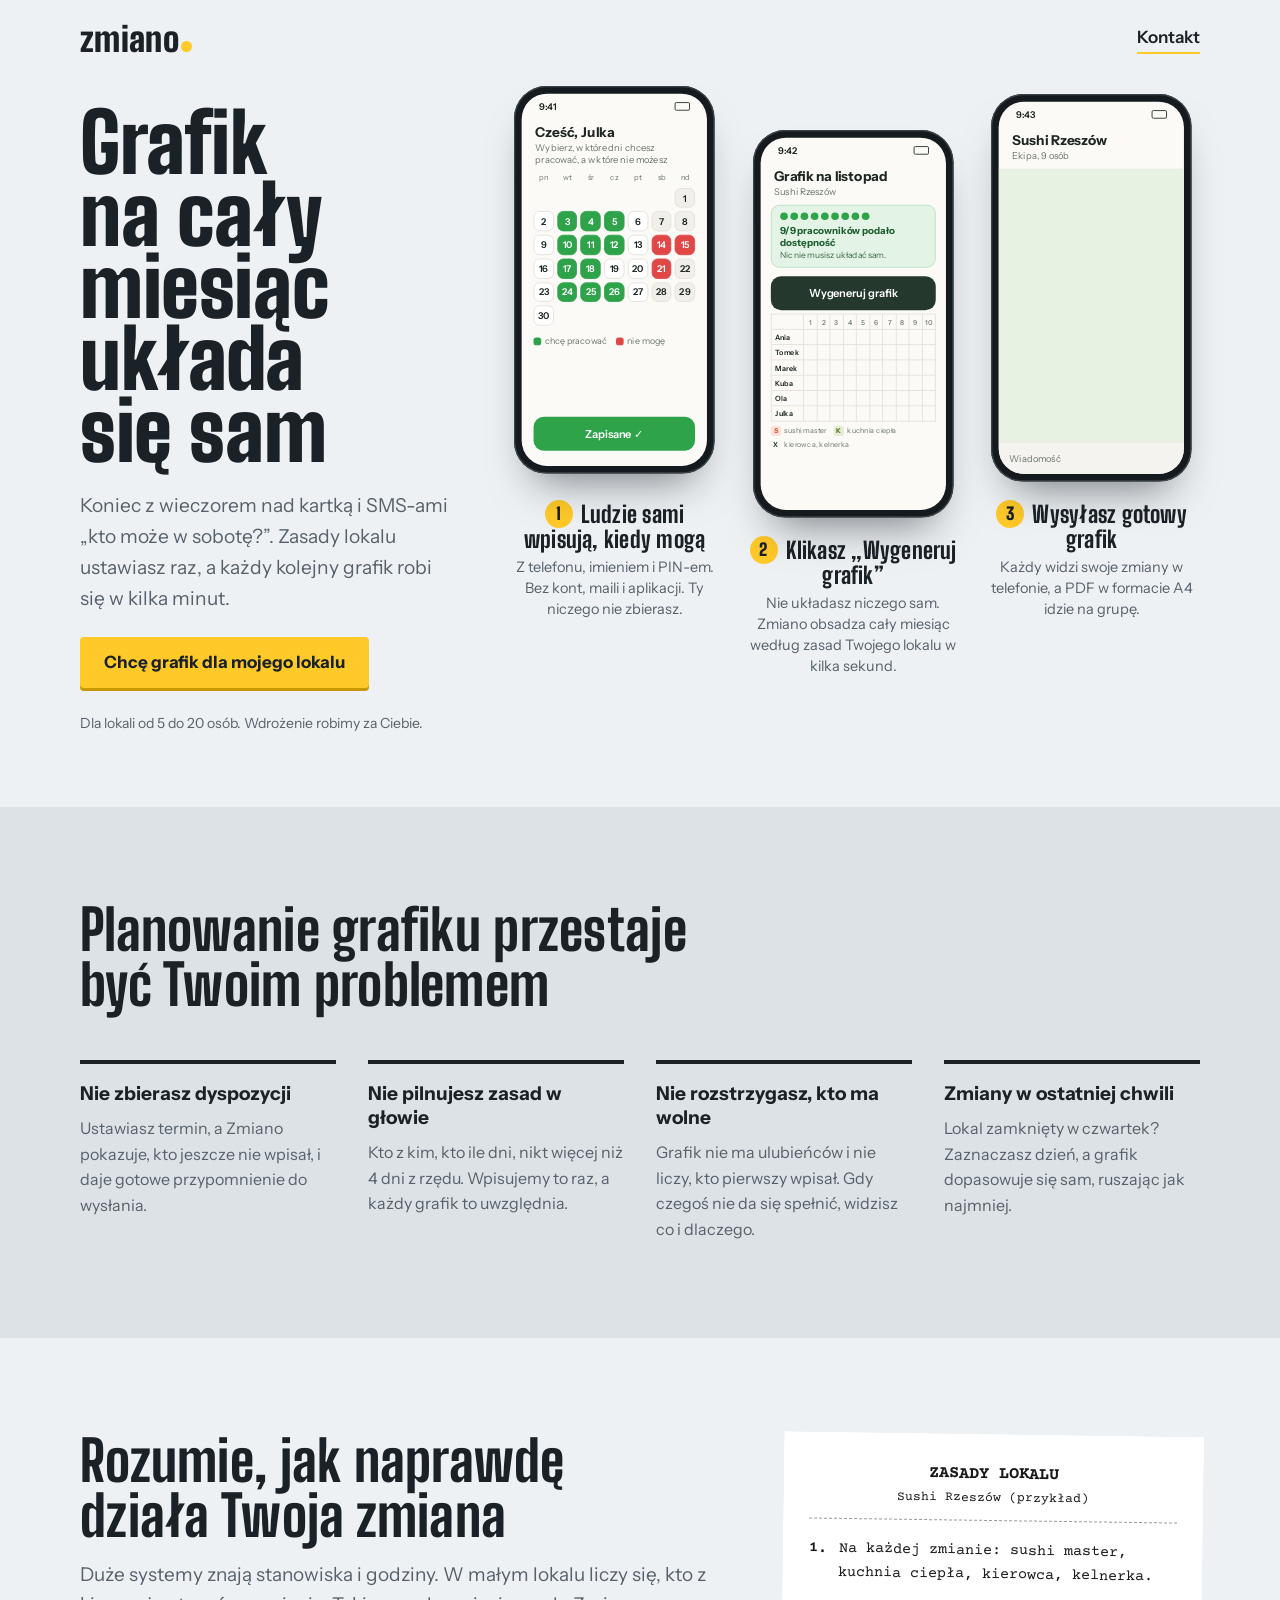
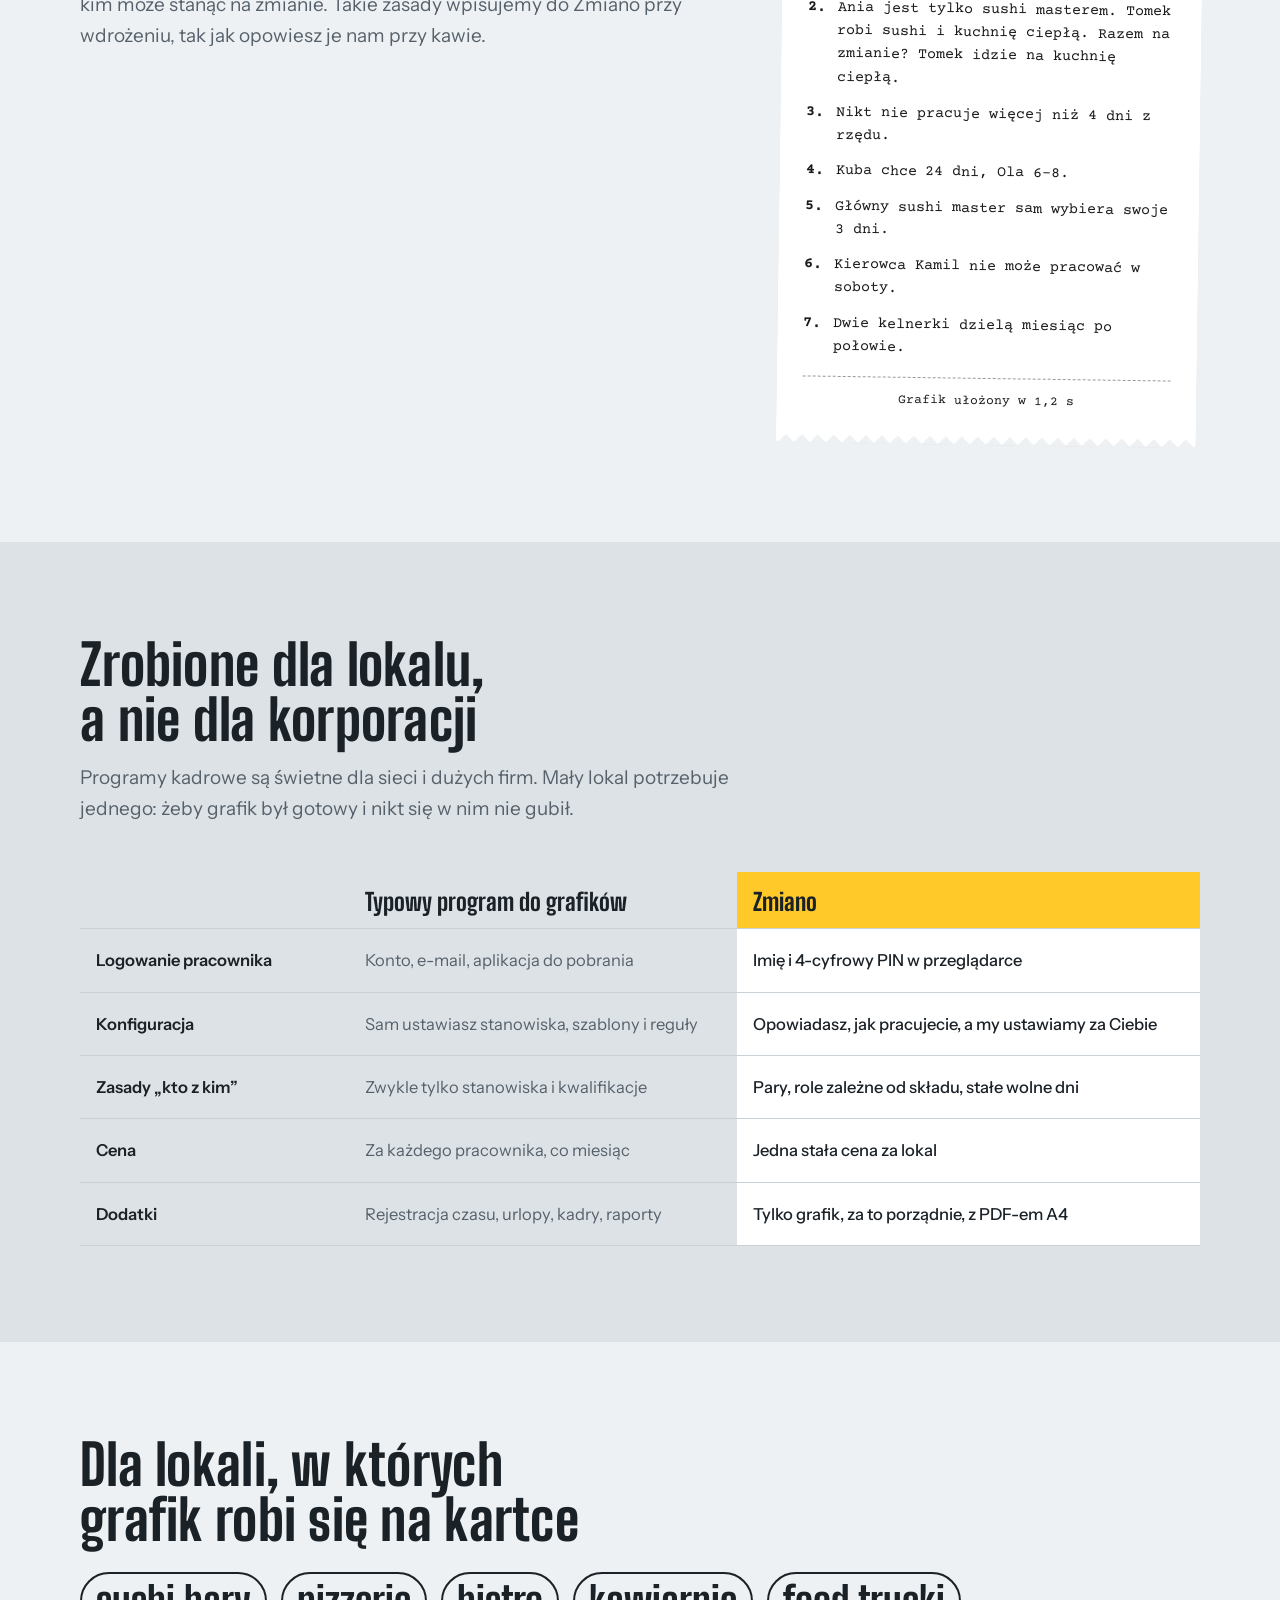
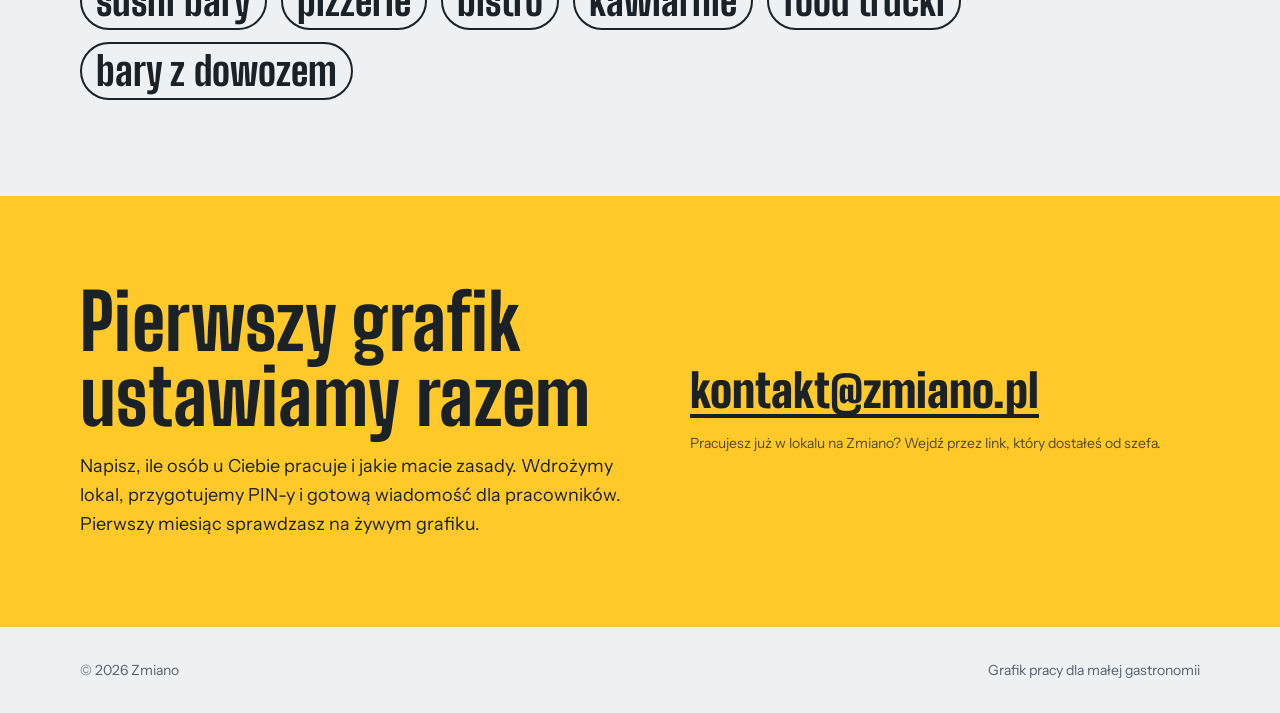
==== index.html @ 51ddf8ab "Telefon szefa: komunikat 9/9 pracowników i przycisk „Wygeneruj grafik” Co-Authored-By: Claude Opus 5" ====
<!doctype html>
<html lang="pl">
<head>
<meta charset="utf-8">
<meta name="viewport" content="width=device-width,initial-scale=1,viewport-fit=cover">
<title>Zmiano – grafik pracy, który układa się sam</title>
<meta name="description" content="Pracownicy wpisują z telefonu, kiedy mogą pracować. Ty klikasz „Wygeneruj grafik”. Gotowy grafik na cały miesiąc trafia do ekipy jako PDF. Dla małej gastronomii.">
<link rel="preconnect" href="https://fonts.googleapis.com">
<link rel="preconnect" href="https://fonts.gstatic.com" crossorigin>
<link rel="stylesheet" href="https://fonts.googleapis.com/css2?family=Big+Shoulders+Display:wght@700;800;900&family=Instrument+Sans:wght@400;500;600;700&family=Courier+Prime:wght@400;700&display=swap">
<style>
/*
  Koncepcja: stal kuchenna. Szyna na bony przecina hero, na niej wiszą trzy telefony = trzy kroki.
  Kolory: stal, atrament, papier bonu, żółta taśma; kolorowe kropki dni tygodnia (jak etykiety „day dots”) tylko w ekranach.
*/
:root{
  --bg:#eef1f3; --band:#dde2e6; --ink:#1a2127; --muted:#56616b; --paper:#ffffff; --line:#c9d0d6;
  --tape:#ffc929; --tape-ink:#1a2127;
  --f-display:"Big Shoulders Display","Arial Narrow",Impact,sans-serif;
  --f-body:"Instrument Sans",system-ui,-apple-system,sans-serif;
  --f-ticket:"Courier Prime","Courier New",monospace;
  /* ekrany telefonów to „zrzuty” aplikacji – zawsze jasne */
  --scr:#fbfaf7; --scr-ink:#1d2621; --scr-muted:#6b756f; --scr-line:#e3e0d8;
  --s-bg:#fbe3dc; --s-fg:#d24f31; --k-bg:#e5ecd6; --k-fg:#56762a; --x-fg:#24382d;
  --want:#2fa34a; --no:#e04848; --chat:#e7f2e3;
}
@media (prefers-color-scheme:dark){:root{
  --bg:#15191d; --band:#1d2328; --ink:#eef1f3; --muted:#9ba6af; --paper:#232a30; --line:#323b42;
  color-scheme:dark}}
*{box-sizing:border-box}
html{-webkit-text-size-adjust:100%}
body{margin:0;background:var(--bg);color:var(--ink);font:17px/1.6 var(--f-body)}
a{color:inherit}
.in{max-width:1160px;margin:0 auto;padding-left:max(20px,env(safe-area-inset-left));padding-right:max(20px,env(safe-area-inset-right))}
h1,h2,h3,p{margin:0}
h2{font:800 clamp(36px,4.6vw,56px)/.98 var(--f-display);letter-spacing:.005em;text-wrap:balance}
h3{font:700 19px/1.25 var(--f-body)}
.btn{display:inline-flex;align-items:center;font:700 17px/1 var(--f-body);text-decoration:none;padding:17px 24px;border-radius:4px;background:var(--tape);color:var(--tape-ink);box-shadow:0 3px 0 #c99a00;transition:transform .12s,box-shadow .12s}
.btn:hover{transform:translateY(1px);box-shadow:0 2px 0 #c99a00}
.btn:active{transform:translateY(3px);box-shadow:none}
.btn:focus-visible,a:focus-visible{outline:3px solid var(--ink);outline-offset:3px}

/* ---------- nagłówek ---------- */
nav .in{display:flex;justify-content:space-between;align-items:center;padding-block:22px}
.logo{font:900 34px/1 var(--f-display);text-decoration:none;letter-spacing:.01em}
.logo i{font-style:normal;display:inline-block;width:.32em;height:.32em;border-radius:50%;background:var(--tape);margin-left:2px;vertical-align:baseline}
nav a.k{font-weight:600;text-decoration:none;border-bottom:2px solid var(--tape)}

.hero{padding-block:16px 72px}
.hero-grid{display:grid;grid-template-columns:minmax(0,1fr) auto;gap:40px 56px;align-items:start}
.hero-copy{padding-top:12px}
.hero-copy{display:flex;flex-direction:column;gap:24px;min-width:0}
.hero h1{font:900 clamp(50px,min(6.4vw,11.5vh),100px)/.88 var(--f-display);letter-spacing:-.005em;text-wrap:balance}
.hero-copy>p{font-size:clamp(18px,1.5vw,20px);color:var(--muted);max-width:40ch}
.hero-copy .note{font-size:14px;color:var(--muted)}

/* ---------- trzy telefony = trzy kroki ---------- */
.phones{--sc:.8;list-style:none;margin:0;padding:0;display:grid;grid-template-columns:repeat(3,auto);gap:22px;counter-reset:krok;align-items:start}
.step{display:flex;flex-direction:column;align-items:center;gap:18px}
.step:nth-child(2){margin-top:36px}
/* telefon rysowany w stałym rozmiarze 236 px i skalowany całością */
.pw{flex:none;width:calc(236px * var(--sc));height:calc(236px * 17.4 / 9 * var(--sc));transition:transform .45s cubic-bezier(.3,1.4,.5,1)}
.phone{width:236px;aspect-ratio:9/17.4;border-radius:38px;background:#151a1e;padding:9px;box-shadow:0 30px 50px -24px rgba(10,20,30,.55),inset 0 0 0 1.5px #3b444b;transform-origin:0 0;transform:scale(var(--sc))}
.step.on .pw{transform:translateY(-8px)}
.scr{height:100%;border-radius:30px;background:var(--scr);color:var(--scr-ink);overflow:hidden;display:flex;flex-direction:column;font-size:12px;line-height:1.3;position:relative}
.scr .bar{height:30px;flex:none;display:flex;justify-content:space-between;align-items:center;padding:0 20px;font:600 11px var(--f-body)}
.scr .bar::after{content:"";width:16px;height:8px;border:1.5px solid currentColor;border-radius:2px}
.scr>*{flex:none}
.scr .hd{padding:6px 16px 8px;display:flex;flex-direction:column;gap:2px}
.scr .hd b{font:700 16px/1.15 var(--f-body)}
.scr .hd span{color:var(--scr-muted);font-size:11px}
.cap{text-align:center;width:calc(236px * var(--sc) + 16px);display:flex;flex-direction:column;gap:6px}
.cap h3{font:800 23px/1.02 var(--f-display);letter-spacing:.01em}
.cap h3::before{counter-increment:krok;content:counter(krok);display:inline-grid;place-items:center;width:28px;height:28px;margin-right:8px;border-radius:50%;background:var(--tape);color:var(--tape-ink);font:900 17px/1 var(--f-display);vertical-align:2px}
.cap p{color:var(--muted);font-size:14.5px;line-height:1.45}

/* ekran 1: kalendarz pracownika */
.mcal{display:grid;grid-template-columns:repeat(7,1fr);gap:4px;padding:0 14px}
.mcal i{font-style:normal;text-align:center;font-size:9px;color:var(--scr-muted);padding-bottom:2px}
.mcal b{aspect-ratio:1;display:grid;place-items:center;font:600 11px var(--f-body);border-radius:7px;background:#fff;border:1px solid var(--scr-line);transition:background .25s,color .25s,border-color .25s,transform .25s}
.mcal b.we{background:#f1efe9}
.pin-row{margin:12px 14px 0;display:flex;gap:10px;font-size:10.5px;color:var(--scr-muted)}
.pin-row s{text-decoration:none;display:inline-block;width:9px;height:9px;border-radius:3px;vertical-align:-1px;margin-right:4px}
.mbtn{margin:auto 14px 18px;height:40px;border-radius:12px;background:#24382d;color:#fff;display:grid;place-items:center;font:600 13px var(--f-body);position:relative;transition:background .3s}
.mbtn span{transition:opacity .2s}
.mbtn .done{position:absolute;opacity:0}

/* ekran 2: szef układa grafik */
.mgrid{margin:4px 12px 0;display:grid;grid-template-columns:38px repeat(10,1fr);border-top:1px solid var(--scr-line);border-left:1px solid var(--scr-line)}
.mgrid > *{height:18px;border-right:1px solid var(--scr-line);border-bottom:1px solid var(--scr-line);display:grid;place-items:center;font:700 9px var(--f-body);transition:background .2s,color .2s}
.mgrid .n{justify-content:start;padding-left:4px;font-weight:600;font-size:8.5px;place-items:center start}
.mgrid .h{font-weight:500;color:var(--scr-muted);font-size:8px}
.mgrid .c{color:transparent}
.mready{margin:0 12px;padding:8px 10px;border-radius:10px;background:#e3f3e6;border:1px solid #b9dfc1;display:flex;flex-direction:column;gap:1px}
.mready .dots{display:flex;gap:3px;margin-bottom:4px}
.mready .dots i{width:9px;height:9px;border-radius:50%;background:var(--want)}
.mready b{font:700 11.5px/1.25 var(--f-body);color:#1d5e2e}
.mready span{font-size:10px;color:#3c6b47}
.mgo{margin:10px 12px 0;height:40px;border-radius:12px;background:#24382d;color:#fff;display:grid;place-items:center;font:600 13px var(--f-body);transition:transform .15s,background .3s}
.mleg{margin:5px 12px 0;display:flex;flex-wrap:wrap;gap:4px 8px;font-size:8.5px;color:var(--scr-muted)}
.mleg b{display:inline-grid;place-items:center;width:12px;height:12px;border-radius:3px;font-size:8px;color:var(--x-fg);margin-right:2px}
.mleg .ls{background:var(--s-bg);color:var(--s-fg)}.mleg .lk{background:var(--k-bg);color:var(--k-fg)}
.mstat{margin:8px 12px 0;padding:7px 10px;border-radius:10px;background:#fff;border:1px solid var(--scr-line);display:flex;gap:8px;align-items:center;font-size:11px;opacity:0;transform:translateY(6px);transition:opacity .35s,transform .35s}
.mstat i{font-style:normal;width:18px;height:18px;border-radius:50%;background:var(--want);color:#fff;display:grid;place-items:center;font-size:11px;flex:none}

/* ekran 3: czat ekipy */
.chat{flex:1;background:var(--chat);padding:12px 10px;display:flex;flex-direction:column;gap:8px;justify-content:flex-end}
.msg{max-width:84%;padding:8px 10px;border-radius:12px;background:#fff;box-shadow:0 1px 0 rgba(0,0,0,.06);font-size:11.5px;opacity:0;transform:translateY(10px);transition:opacity .35s,transform .35s}
.msg small{display:block;font-size:9px;color:var(--scr-muted);margin-bottom:2px;font-weight:600}
.msg.me{align-self:flex-end;background:#d7f2c8;border-bottom-right-radius:4px}
.msg.them{border-bottom-left-radius:4px}
.file{display:flex;gap:8px;align-items:center;background:rgba(255,255,255,.7);border-radius:8px;padding:7px;margin-top:5px}
.file i{font-style:normal;width:28px;height:34px;border-radius:4px;background:#e04848;color:#fff;font:700 8px var(--f-body);display:grid;place-items:center;flex:none}
.file b{display:block;font-size:11px}
.file span{font-size:9.5px;color:var(--scr-muted)}
.react{display:inline-block;margin-top:4px;font-size:10px;background:#fff;border-radius:10px;padding:1px 6px;box-shadow:0 1px 2px rgba(0,0,0,.12)}
.mtype{height:38px;flex:none;background:#f4f3ef;border-top:1px solid var(--scr-line);display:flex;align-items:center;padding:0 12px;color:var(--scr-muted);font-size:11px}

/* stan końcowy (bez JS albo przy ograniczonym ruchu) */
.mcal b.want{background:var(--want);border-color:var(--want);color:#fff}
.mcal b.no{background:var(--no);border-color:var(--no);color:#fff}
.mgrid .c.S{background:var(--s-bg);color:var(--s-fg)}
.mgrid .c.K{background:var(--k-bg);color:var(--k-fg)}
.mgrid .c.X{color:var(--x-fg)}
.mbtn{background:#2fa34a}.mbtn .go{opacity:0}.mbtn .done{opacity:1}
.mstat,.msg{opacity:1;transform:none}
/* animacja: JS dodaje .anim do <html>, a .on do aktywnego kroku */
.anim .step:not(.on):not(.done) .mcal b.want,.anim .step:not(.on):not(.done) .mcal b.no{background:#fff;border-color:var(--scr-line);color:inherit}
.anim .step:not(.on):not(.done) .mcal b.we.want,.anim .step:not(.on):not(.done) .mcal b.we.no{background:#f1efe9}
.anim .step:not(.on):not(.done) .mbtn{background:#24382d}
.anim .step:not(.on):not(.done) .mbtn .go{opacity:1}.anim .step:not(.on):not(.done) .mbtn .done{opacity:0}
.anim .step:not(.on):not(.done) .mgrid .c{background:transparent;color:transparent}
.anim .step:not(.on):not(.done) .mstat,.anim .step:not(.on):not(.done) .msg{opacity:0;transform:translateY(10px)}
.anim .step.on .mcal b,.anim .step.on .mgrid .c,.anim .step.on .msg{transition-delay:calc(var(--i,0)*1ms)}
.anim .step.on .mbtn,.anim .step.on .mbtn span{transition-delay:1550ms}
.anim .step.on .mstat{transition-delay:1450ms}
.anim .step.on .mgo{animation:press .5s 150ms}
@keyframes press{40%{transform:scale(.94);background:#3c5546}}

.noanim .phones *{transition:none!important;animation:none!important}

/* ---------- co masz z głowy ---------- */
section{padding-block:96px}
.band{background:var(--band)}
.head{display:flex;flex-direction:column;gap:16px;max-width:720px;margin-bottom:48px}
.head p{color:var(--muted);font-size:19px;max-width:56ch}
.gains{display:grid;grid-template-columns:repeat(4,1fr);gap:32px}
.gains div{display:flex;flex-direction:column;gap:10px;border-top:4px solid var(--ink);padding-top:18px}
.gains p{color:var(--muted);font-size:16px}

/* ---------- zasady jako wydrukowany bon ---------- */
.rules{display:grid;grid-template-columns:1fr 420px;gap:64px;align-items:start}
.ticket{background:#fff;color:#1a1a1a;font:400 15px/1.55 var(--f-ticket);padding:28px 26px 34px;position:relative;box-shadow:0 18px 30px -20px rgba(0,0,0,.4);transform:rotate(.8deg);
  -webkit-mask:conic-gradient(from -45deg at bottom,#0000,#000 1deg 89deg,#0000 90deg) 50%/16px 100%;mask:conic-gradient(from -45deg at bottom,#0000,#000 1deg 89deg,#0000 90deg) 50%/16px 100%}
.ticket .t-h{text-align:center;font-weight:700;font-size:17px;border-bottom:1.5px dashed #999;padding-bottom:12px;margin-bottom:12px}
.ticket .t-h small{display:block;font-weight:400;font-size:13px}
.ticket ol{margin:0;padding:0;list-style:none;counter-reset:r}
.ticket li{display:grid;grid-template-columns:30px 1fr;padding:6px 0}
.ticket li::before{counter-increment:r;content:counter(r) ".";font-weight:700}
.ticket .t-f{border-top:1.5px dashed #999;margin-top:12px;padding-top:12px;text-align:center;font-size:13px}

/* ---------- porównanie ---------- */
.tw{overflow-x:auto}
.compare{width:100%;border-collapse:collapse;font-size:16.5px;min-width:620px}
.compare th,.compare td{text-align:left;padding:18px 16px;border-bottom:1px solid var(--line);vertical-align:top}
.compare thead th{font:800 24px/1 var(--f-display);padding-bottom:14px}
.compare thead th:last-child{background:var(--tape);color:var(--tape-ink)}
.compare td:first-child{font-weight:600;width:24%}
.compare td:nth-child(2){color:var(--muted)}
.compare td:last-child{background:var(--paper);font-weight:500}

/* ---------- dla kogo + kontakt ---------- */
.who{display:flex;flex-wrap:wrap;gap:12px 14px;margin-top:8px}
.who span{font:800 clamp(28px,3.2vw,40px)/1.05 var(--f-display);padding:6px 14px;border:2px solid var(--ink);border-radius:999px}
.contact{background:var(--tape);color:var(--tape-ink);padding-block:88px}
.contact .in{display:grid;grid-template-columns:1.1fr 1fr;gap:48px;align-items:center}
.contact h2{font-size:clamp(44px,6vw,80px)}
.contact p{font-size:18px;max-width:46ch}
.contact .box{display:flex;flex-direction:column;gap:14px;align-items:flex-start}
.contact .mail{font:900 clamp(30px,3.6vw,46px)/1 var(--f-display);word-break:break-all;text-decoration:none;border-bottom:4px solid var(--tape-ink)}
.contact .small{font-size:14px;opacity:.75}
footer{padding-block:32px;font-size:14px;color:var(--muted)}
footer .in{display:flex;justify-content:space-between;flex-wrap:wrap;gap:12px}

/* ---------- telefon / wąskie ekrany ---------- */
/* średnie ekrany: tekst nad telefonami */
@media (max-width:1180px){
  .hero-grid{grid-template-columns:1fr}
  .phones{justify-content:center;gap:28px}
  .phones{--sc:.86}
}
@media (max-width:900px){
  .rules,.contact .in{grid-template-columns:1fr}
  .gains{grid-template-columns:1fr 1fr}
  section{padding-block:64px}
  .rules .ticket{max-width:440px}
  .phones{--sc:.72}.phones{gap:16px}
  .step:nth-child(2){margin-top:0}
}
/* telefon: krok = mały telefon po lewej + opis po prawej */
@media (max-width:720px){
  .hero{padding-bottom:56px}
  .hero h1{font-size:clamp(52px,15vw,76px)}
  .phones{grid-template-columns:1fr;gap:28px;margin-top:8px}
  .step{flex-direction:row;align-items:center;gap:18px}
  .phones{--sc:.6}
  .step.on .pw{transform:none}
  .cap{text-align:left;width:auto;min-width:0}
  .cap h3{font-size:25px}
  .cap h3::before{display:grid;margin:0 0 8px;vertical-align:0}
  .cap p{font-size:15px}
  .gains{grid-template-columns:1fr}
  .rules .ticket{transform:none}
  .compare{min-width:0}
  .compare thead{display:none}
  .compare,.compare tbody,.compare tr,.compare td{display:block;width:100%}
  .compare tr{background:var(--paper);border:1px solid var(--line);border-radius:6px;margin-bottom:12px;overflow:hidden}
  .compare td{border:0;padding:10px 14px}
  .compare td:first-child{width:100%;font:800 22px/1.1 var(--f-display);padding-top:14px}
  .compare td[data-l]::before{content:attr(data-l);display:block;font-size:12px;font-weight:700;color:var(--muted);margin-bottom:2px}
  .compare td:last-child{background:var(--tape);color:var(--tape-ink)}
  .compare td:last-child::before{color:var(--tape-ink);opacity:.7}
  .who span{font-size:24px;padding:4px 12px}
  .contact .mail{font-size:clamp(26px,8vw,36px)}
}
@media (max-width:380px){.phones{--sc:.52}.cap h3{font-size:22px}}
.noop{}
@media (prefers-reduced-motion:reduce){.pw,.btn,.msg,.mstat,.mcal b,.mgrid>*{transition:none!important;animation:none!important}}
</style>
<script>if(!matchMedia("(prefers-reduced-motion: reduce)").matches)document.documentElement.classList.add("anim")</script>
</head>
<body>

<nav><div class="in">
  <a class="logo" href="/" aria-label="Zmiano – strona główna">zmiano<i></i></a>
  <a class="k" href="#kontakt">Kontakt</a>
</div></nav>

<header class="hero"><div class="in hero-grid">
  <div class="hero-copy">
    <h1>Grafik na cały miesiąc układa się sam</h1>
    <p>Koniec z wieczorem nad kartką i SMS-ami „kto może w sobotę?”. Zasady lokalu ustawiasz raz, a każdy kolejny grafik robi się w kilka minut.</p>
      <div><a class="btn" href="#kontakt">Chcę grafik dla mojego lokalu</a></div>
      <span class="note">Dla lokali od 5 do 20 osób. Wdrożenie robimy za Ciebie.</span>
  </div>
  <ol class="phones" id="phones">
        <!-- krok 1 -->
        <li class="step">
          <div class="pw"><div class="phone" aria-hidden="true"><div class="scr">
            <div class="bar">9:41</div>
            <div class="hd"><b>Cześć, Julka</b><span>Wybierz, w które dni chcesz pracować, a w które nie możesz</span></div>
            <div class="mcal" id="mcal"></div>
            <div class="pin-row"><span><s style="background:var(--want)"></s>chcę pracować</span><span><s style="background:var(--no)"></s>nie mogę</span></div>
            <div class="mbtn"><span class="go">Zapisz</span><span class="done">Zapisane ✓</span></div>
          </div></div></div>
          <div class="cap"><h3>Ludzie sami wpisują, kiedy mogą</h3><p>Z telefonu, imieniem i PIN-em. Bez kont, maili i aplikacji. Ty niczego nie zbierasz.</p></div>
        </li>
        <!-- krok 2 -->
        <li class="step">
          <div class="pw"><div class="phone" aria-hidden="true"><div class="scr">
            <div class="bar">9:42</div>
            <div class="hd"><b>Grafik na listopad</b><span>Sushi Rzeszów</span></div>
            <div class="mready"><div class="dots"><i></i><i></i><i></i><i></i><i></i><i></i><i></i><i></i><i></i></div><b>9/9 pracowników podało dostępność</b><span>Nic nie musisz układać sam.</span></div>
            <div class="mgo">Wygeneruj grafik</div>
            <div class="mgrid" id="mgrid"></div>
            <div class="mleg"><span><b class="ls">S</b> sushi master</span><span><b class="lk">K</b> kuchnia ciepła</span><span><b>X</b> kierowca, kelnerka</span></div>
            <div class="mstat"><i>✓</i><span><b>30 z 30 dni obsadzonych</b><br>nikt nie ma więcej niż 4 dni z rzędu</span></div>
          </div></div></div>
          <div class="cap"><h3>Klikasz „Wygeneruj grafik”</h3><p>Nie układasz niczego sam. Zmiano obsadza cały miesiąc według zasad Twojego lokalu w kilka sekund.</p></div>
        </li>
        <!-- krok 3 -->
        <li class="step">
          <div class="pw"><div class="phone" aria-hidden="true"><div class="scr">
            <div class="bar">9:43</div>
            <div class="hd" style="border-bottom:1px solid var(--scr-line)"><b>Sushi Rzeszów</b><span>Ekipa, 9 osób</span></div>
            <div class="chat">
              <div class="msg me" style="--i:150"><small>Ty</small>Grafik na listopad gotowy
                <div class="file"><i>PDF</i><div><b>grafik-listopad.pdf</b><span>1 strona A4</span></div></div></div>
              <div class="msg them" style="--i:800"><small>Julka</small>Super, mam wolne 14 tak jak chciałam!</div>
              <div class="msg them" style="--i:1400"><small>Tomek</small>Dzięki szefie <span class="react">👍 5</span></div>
            </div>
            <div class="mtype">Wiadomość</div>
          </div></div></div>
          <div class="cap"><h3>Wysyłasz gotowy grafik</h3><p>Każdy widzi swoje zmiany w telefonie, a PDF w formacie A4 idzie na grupę.</p></div>
        </li>
      </ol>
</div></header>

<section class="band"><div class="in">
  <div class="head">
    <h2>Planowanie grafiku przestaje być Twoim problemem</h2>
  </div>
  <div class="gains">
    <div><h3>Nie zbierasz dyspozycji</h3><p>Ustawiasz termin, a Zmiano pokazuje, kto jeszcze nie wpisał, i daje gotowe przypomnienie do wysłania.</p></div>
    <div><h3>Nie pilnujesz zasad w głowie</h3><p>Kto z kim, kto ile dni, nikt więcej niż 4 dni z rzędu. Wpisujemy to raz, a każdy grafik to uwzględnia.</p></div>
    <div><h3>Nie rozstrzygasz, kto ma wolne</h3><p>Grafik nie ma ulubieńców i nie liczy, kto pierwszy wpisał. Gdy czegoś nie da się spełnić, widzisz co i dlaczego.</p></div>
    <div><h3>Zmiany w ostatniej chwili</h3><p>Lokal zamknięty w czwartek? Zaznaczasz dzień, a grafik dopasowuje się sam, ruszając jak najmniej.</p></div>
  </div>
</div></section>

<section><div class="in rules">
  <div class="head" style="margin:0">
    <h2>Rozumie, jak naprawdę działa Twoja zmiana</h2>
    <p>Duże systemy znają stanowiska i godziny. W małym lokalu liczy się, kto z kim może stanąć na zmianie. Takie zasady wpisujemy do Zmiano przy wdrożeniu, tak jak opowiesz je nam przy kawie.</p>
  </div>
  <div class="ticket" aria-label="Przykładowe zasady lokalu">
    <div class="t-h">ZASADY LOKALU<small>Sushi Rzeszów (przykład)</small></div>
    <ol>
      <li>Na każdej zmianie: sushi master, kuchnia ciepła, kierowca, kelnerka.</li>
      <li>Ania jest tylko sushi masterem. Tomek robi sushi i kuchnię ciepłą. Razem na zmianie? Tomek idzie na kuchnię ciepłą.</li>
      <li>Nikt nie pracuje więcej niż 4 dni z rzędu.</li>
      <li>Kuba chce 24 dni, Ola 6–8.</li>
      <li>Główny sushi master sam wybiera swoje 3 dni.</li>
      <li>Kierowca Kamil nie może pracować w soboty.</li>
      <li>Dwie kelnerki dzielą miesiąc po połowie.</li>
    </ol>
    <div class="t-f">Grafik ułożony w 1,2 s</div>
  </div>
</div></section>

<section class="band"><div class="in">
  <div class="head">
    <h2>Zrobione dla lokalu, a nie dla korporacji</h2>
    <p>Programy kadrowe są świetne dla sieci i dużych firm. Mały lokal potrzebuje jednego: żeby grafik był gotowy i nikt się w nim nie gubił.</p>
  </div>
  <div class="tw">
    <table class="compare">
      <thead><tr><th></th><th>Typowy program do grafików</th><th>Zmiano</th></tr></thead>
      <tbody>
        <tr><td>Logowanie pracownika</td><td data-l="Typowy program">Konto, e-mail, aplikacja do pobrania</td><td data-l="Zmiano">Imię i 4-cyfrowy PIN w przeglądarce</td></tr>
        <tr><td>Konfiguracja</td><td data-l="Typowy program">Sam ustawiasz stanowiska, szablony i reguły</td><td data-l="Zmiano">Opowiadasz, jak pracujecie, a my ustawiamy za Ciebie</td></tr>
        <tr><td>Zasady „kto z kim”</td><td data-l="Typowy program">Zwykle tylko stanowiska i kwalifikacje</td><td data-l="Zmiano">Pary, role zależne od składu, stałe wolne dni</td></tr>
        <tr><td>Cena</td><td data-l="Typowy program">Za każdego pracownika, co miesiąc</td><td data-l="Zmiano">Jedna stała cena za lokal</td></tr>
        <tr><td>Dodatki</td><td data-l="Typowy program">Rejestracja czasu, urlopy, kadry, raporty</td><td data-l="Zmiano">Tylko grafik, za to porządnie, z PDF-em A4</td></tr>
      </tbody>
    </table>
  </div>
</div></section>

<section><div class="in">
  <div class="head" style="margin-bottom:24px"><h2>Dla lokali, w których grafik robi się na kartce</h2></div>
  <div class="who"><span>sushi bary</span><span>pizzerie</span><span>bistro</span><span>kawiarnie</span><span>food trucki</span><span>bary z dowozem</span></div>
</div></section>

<section class="contact" id="kontakt"><div class="in">
  <div style="display:flex;flex-direction:column;gap:18px">
    <h2>Pierwszy grafik ustawiamy razem</h2>
    <p>Napisz, ile osób u Ciebie pracuje i jakie macie zasady. Wdrożymy lokal, przygotujemy PIN-y i gotową wiadomość dla pracowników. Pierwszy miesiąc sprawdzasz na żywym grafiku.</p>
  </div>
  <div class="box">
    <a class="mail" href="mailto:kontakt@zmiano.pl?subject=Grafik%20dla%20mojego%20lokalu">kontakt@zmiano.pl</a>
    <span class="small">Pracujesz już w lokalu na Zmiano? Wejdź przez link, który dostałeś od szefa.</span>
  </div>
</div></section>

<footer><div class="in"><span>© 2026 Zmiano</span><span>Grafik pracy dla małej gastronomii</span></div></footer>

<script>
(function(){
  // ekran 1: kalendarz listopada (1.11 = niedziela)
  const want=[3,4,5,10,11,12,17,18,24,25,26],no=[14,15,21];
  let h='';['pn','wt','śr','cz','pt','sb','nd'].forEach(d=>h+=`<i>${d}</i>`);
  for(let i=0;i<6;i++)h+='<span></span>';
  let k=0;
  for(let d=1;d<=30;d++){
    const wd=(6+d-1)%7, cls=[wd>=5?'we':'',want.includes(d)?'want':'',no.includes(d)?'no':''].join(' ');
    const delay=(want.includes(d)||no.includes(d))?(k++)*95+150:0;
    h+=`<b class="${cls}" style="--i:${delay}">${d}</b>`;
  }
  document.getElementById('mcal').innerHTML=h;

  // ekran 2: grafik 6 osób × 10 dni
  const plan=[['Ania','S.S.SS.S.S'],['Tomek','KSK.K.KSK.'],['Marek','.K.KSK.K.K'],['Kuba','XX.XXX.XX.'],['Ola','..X...X..X'],['Julka','..XXX....X']];
  let g='<span></span>';for(let d=1;d<=10;d++)g+=`<span class="h">${d}</span>`;
  let n=0;
  plan.forEach(([name,row])=>{
    g+=`<span class="n">${name}</span>`;
    [...row].forEach((v,i)=>{
      const c=v==='.'?'':v;
      g+=`<span class="c ${c}" style="--i:${c?250+(i*6+n)*17:0}">${c}</span>`;
    });
    n++;
  });
  document.getElementById('mgrid').innerHTML=g;

  // na komputerze telefony z podpisami muszą zmieścić się w pierwszym ekranie
  const phonesEl=document.getElementById('phones'),wide=matchMedia('(min-width:1181px)');
  function fit(){
    if(!wide.matches){phonesEl.style.removeProperty('--sc');return}
    phonesEl.style.setProperty('--sc','.8');
    const top=phonesEl.getBoundingClientRect().top+scrollY;
    const caps=Math.max(...[...phonesEl.querySelectorAll('.cap')].map(c=>c.offsetHeight));
    const room=innerHeight-top-caps-18-36-24;          // podpis, odstęp, obniżony środkowy telefon, margines
    const sc=Math.max(.5,Math.min(.85,room/(236*17.4/9)));
    phonesEl.style.setProperty('--sc',sc.toFixed(3));
  }
  fit();addEventListener('resize',fit);wide.addEventListener?.('change',fit);
  document.fonts&&document.fonts.ready.then(fit);

  // jedna sekwencja: krok 1 → 2 → 3, pauza na pełnym obrazku, reset i od nowa.
  // Gra tylko wtedy, gdy telefony są na ekranie.
  const steps=[...document.querySelectorAll('.step')],root=document.documentElement;
  if(!root.classList.contains('anim'))return;
  const STEP=2700,HOLD=2200,sleep=ms=>new Promise(r=>setTimeout(r,ms));
  let visible=false,running=false;
  function reset(){
    root.classList.add('noanim');
    steps.forEach(s=>s.classList.remove('on','done'));
    void document.body.offsetWidth;
    root.classList.remove('noanim');
  }
  async function loop(){
    if(running)return;running=true;
    while(visible){
      reset();await sleep(350);
      for(const s of steps){
        if(!visible)break;
        s.classList.add('on');await sleep(STEP);
        s.classList.replace('on','done');
      }
      if(visible)await sleep(HOLD);
    }
    running=false;
  }
  const box=document.getElementById('phones');
  if('IntersectionObserver' in window){
    new IntersectionObserver(es=>{visible=es[0].isIntersecting;if(visible)loop()},{threshold:.25}).observe(box);
  }else{visible=true;loop()}
})();
</script>
</body>
</html>
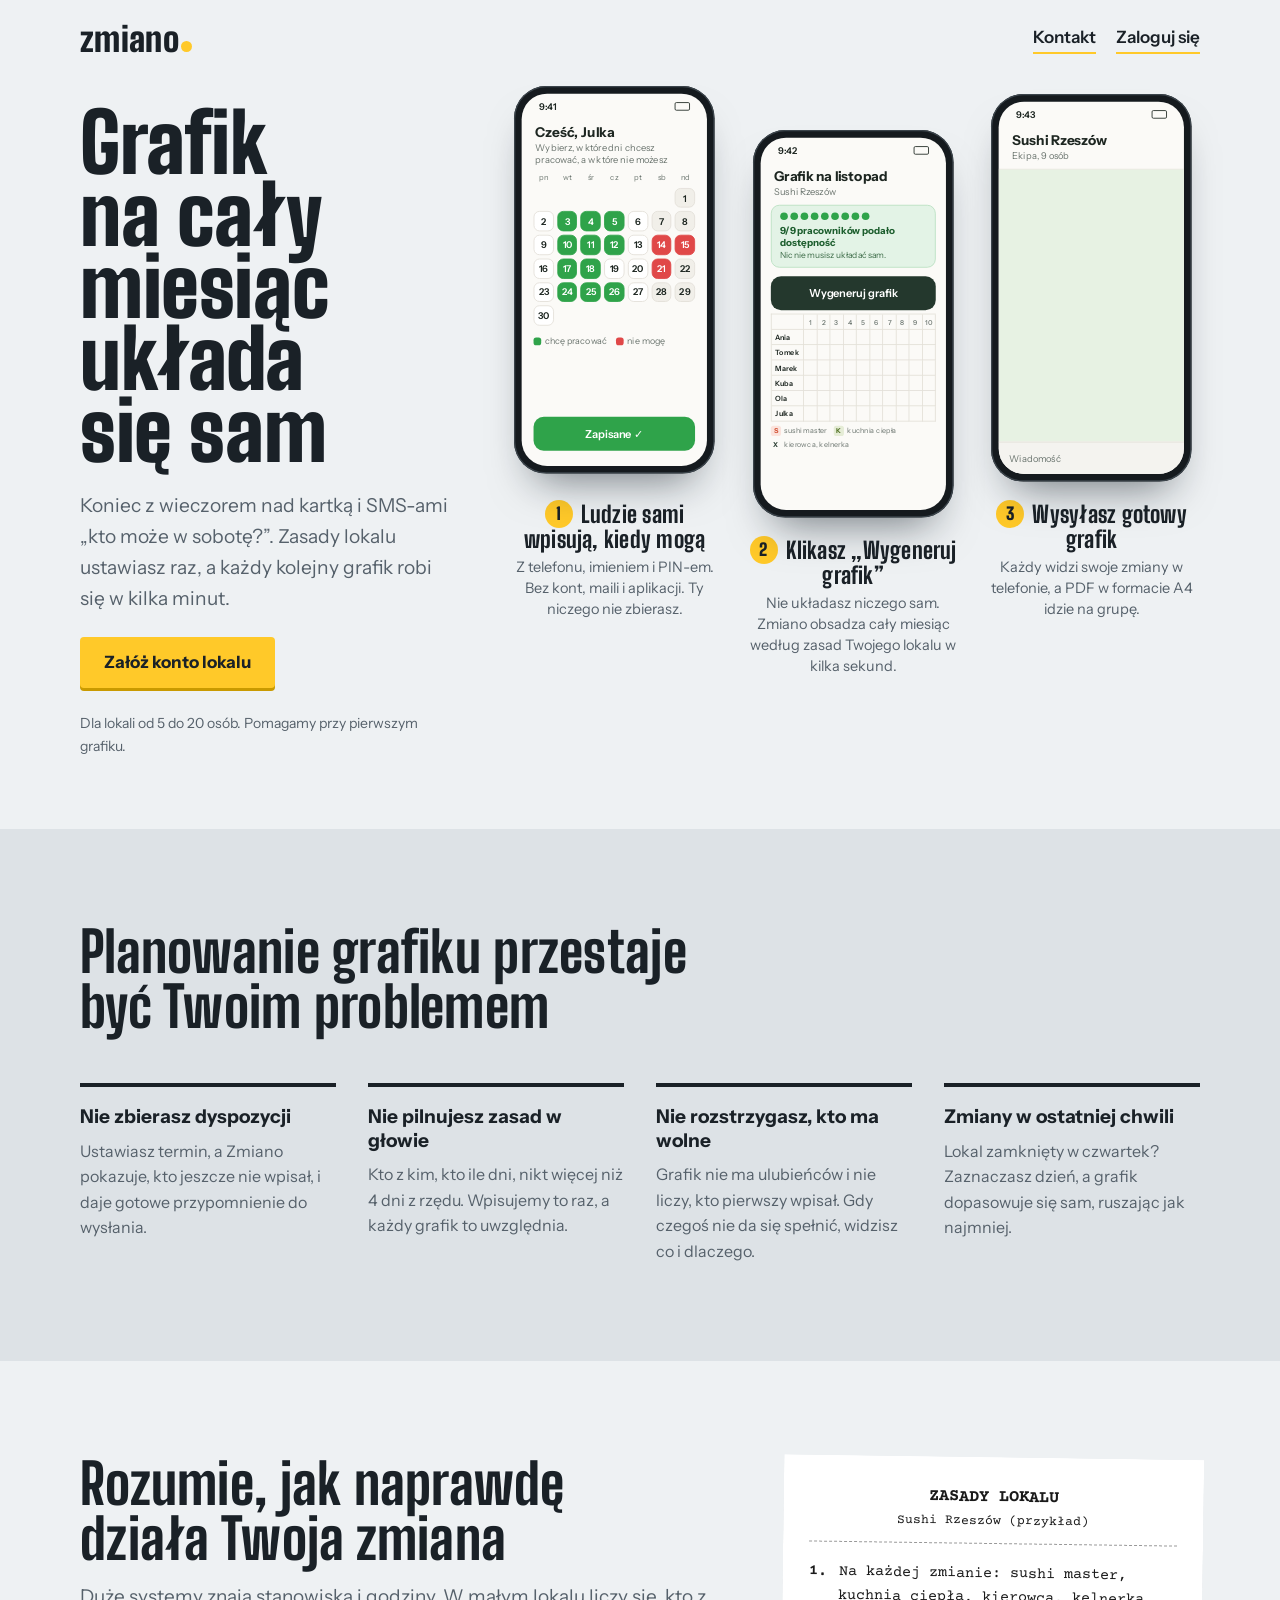
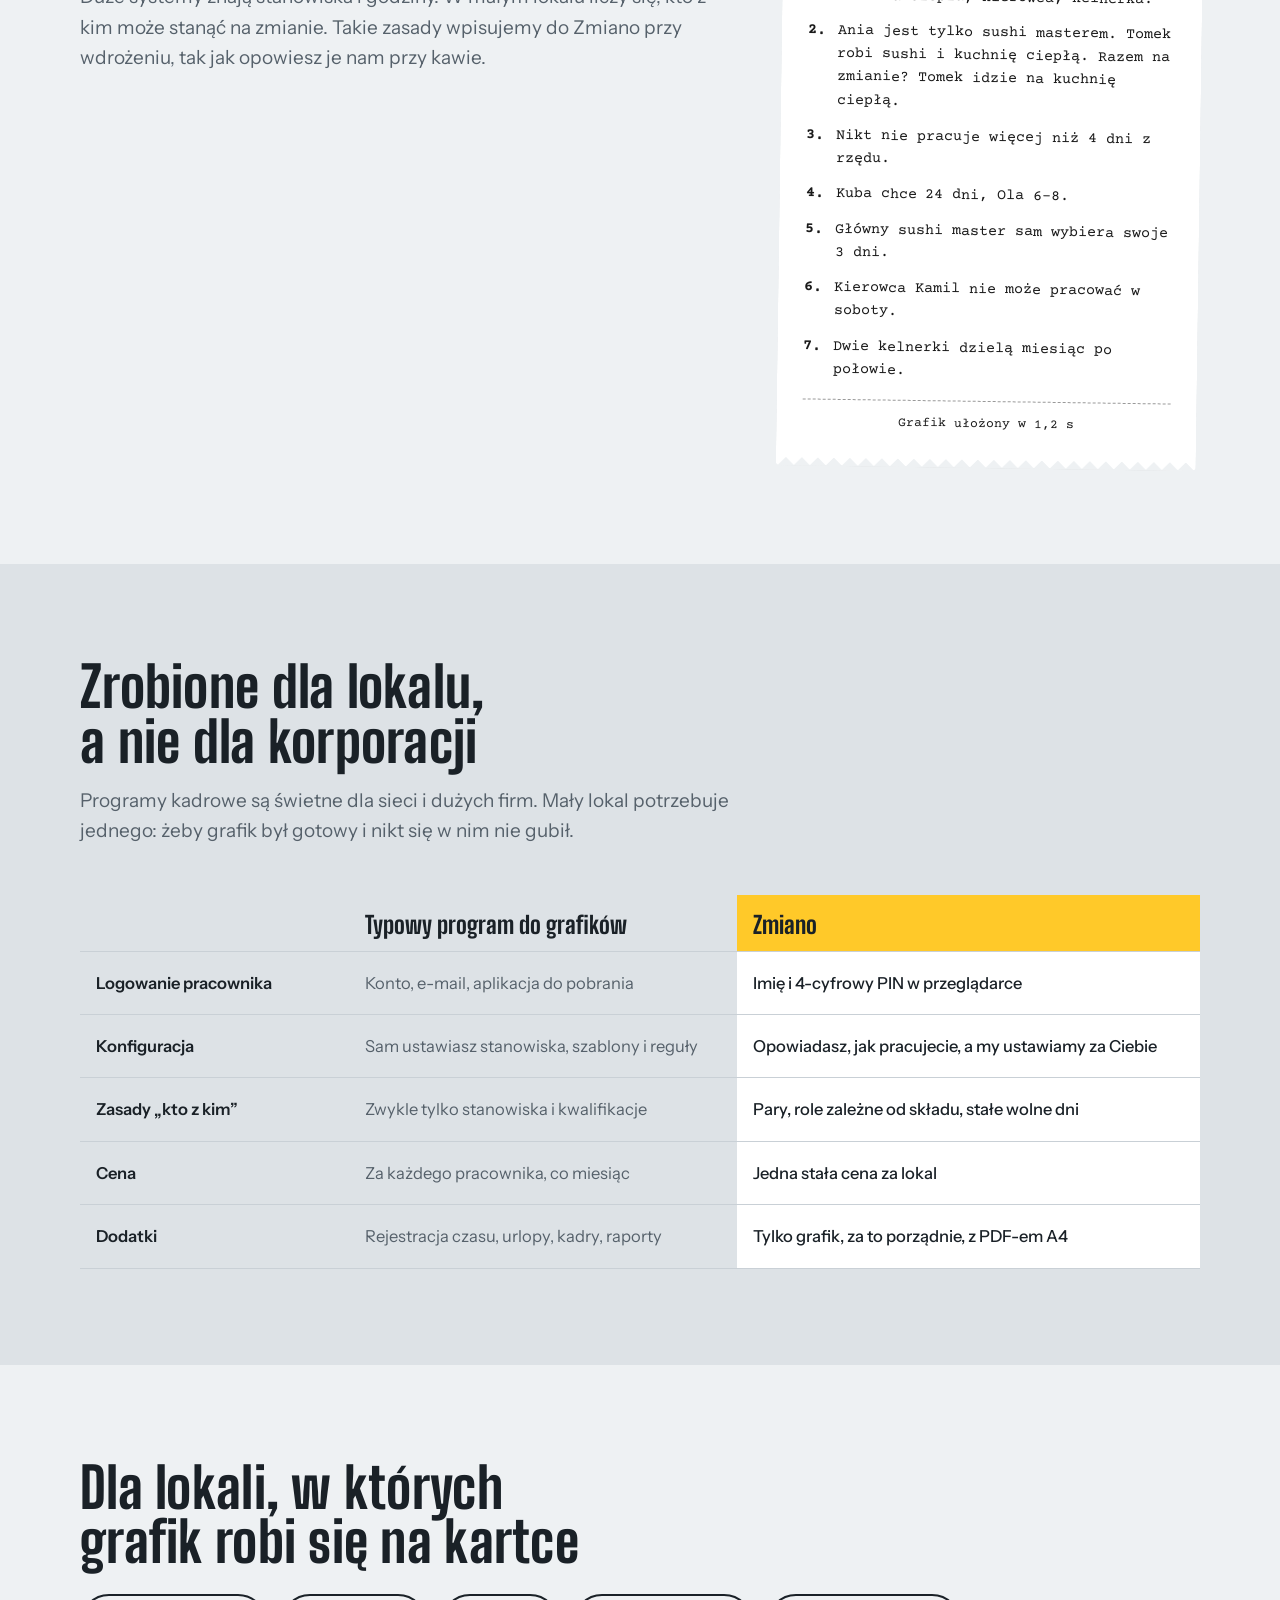
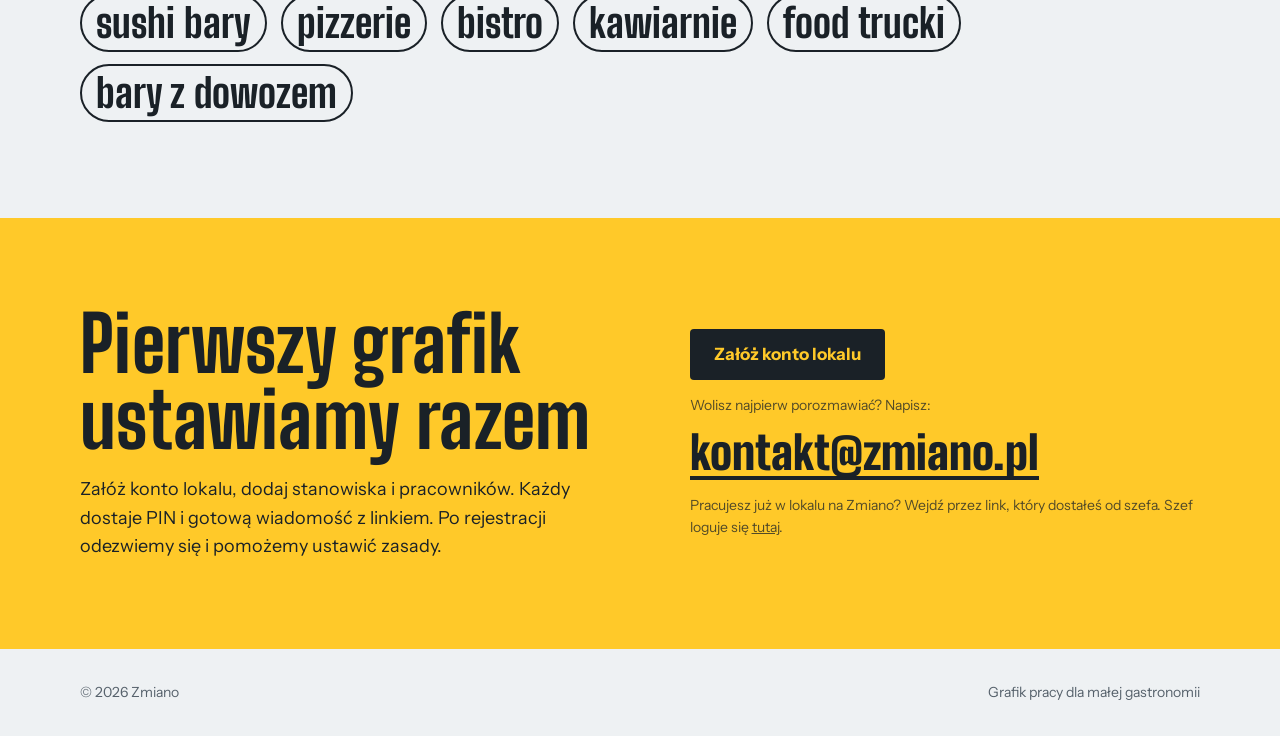
==== commit a94681db: "Konta lokali: rejestracja, logowanie, akceptacja przez admina, panel lokalu i grafik dla dowolnego l" ====
--- a/index.html
+++ b/index.html
@@ -233,15 +233,15 @@
 
 <nav><div class="in">
   <a class="logo" href="/" aria-label="Zmiano – strona główna">zmiano<i></i></a>
-  <a class="k" href="#kontakt">Kontakt</a>
+  <div style="display:flex;gap:20px;align-items:center"><a class="k" href="#kontakt">Kontakt</a><a class="k" href="/panel">Zaloguj się</a></div>
 </div></nav>
 
 <header class="hero"><div class="in hero-grid">
   <div class="hero-copy">
     <h1>Grafik na cały miesiąc układa się sam</h1>
     <p>Koniec z wieczorem nad kartką i SMS-ami „kto może w sobotę?”. Zasady lokalu ustawiasz raz, a każdy kolejny grafik robi się w kilka minut.</p>
-      <div><a class="btn" href="#kontakt">Chcę grafik dla mojego lokalu</a></div>
-      <span class="note">Dla lokali od 5 do 20 osób. Wdrożenie robimy za Ciebie.</span>
+      <div><a class="btn" href="/panel#rejestracja">Załóż konto lokalu</a></div>
+      <span class="note">Dla lokali od 5 do 20 osób. Pomagamy przy pierwszym grafiku.</span>
   </div>
   <ol class="phones" id="phones">
         <!-- krok 1 -->
@@ -345,11 +345,13 @@
 <section class="contact" id="kontakt"><div class="in">
   <div style="display:flex;flex-direction:column;gap:18px">
     <h2>Pierwszy grafik ustawiamy razem</h2>
-    <p>Napisz, ile osób u Ciebie pracuje i jakie macie zasady. Wdrożymy lokal, przygotujemy PIN-y i gotową wiadomość dla pracowników. Pierwszy miesiąc sprawdzasz na żywym grafiku.</p>
+    <p>Załóż konto lokalu, dodaj stanowiska i pracowników. Każdy dostaje PIN i gotową wiadomość z linkiem. Po rejestracji odezwiemy się i pomożemy ustawić zasady.</p>
   </div>
   <div class="box">
+    <a class="btn" href="/panel#rejestracja" style="background:var(--ink);color:var(--tape);box-shadow:none">Załóż konto lokalu</a>
+    <span class="small">Wolisz najpierw porozmawiać? Napisz:</span>
     <a class="mail" href="mailto:kontakt@zmiano.pl?subject=Grafik%20dla%20mojego%20lokalu">kontakt@zmiano.pl</a>
-    <span class="small">Pracujesz już w lokalu na Zmiano? Wejdź przez link, który dostałeś od szefa.</span>
+    <span class="small">Pracujesz już w lokalu na Zmiano? Wejdź przez link, który dostałeś od szefa. Szef loguje się <a href="/panel">tutaj</a>.</span>
   </div>
 </div></section>
 
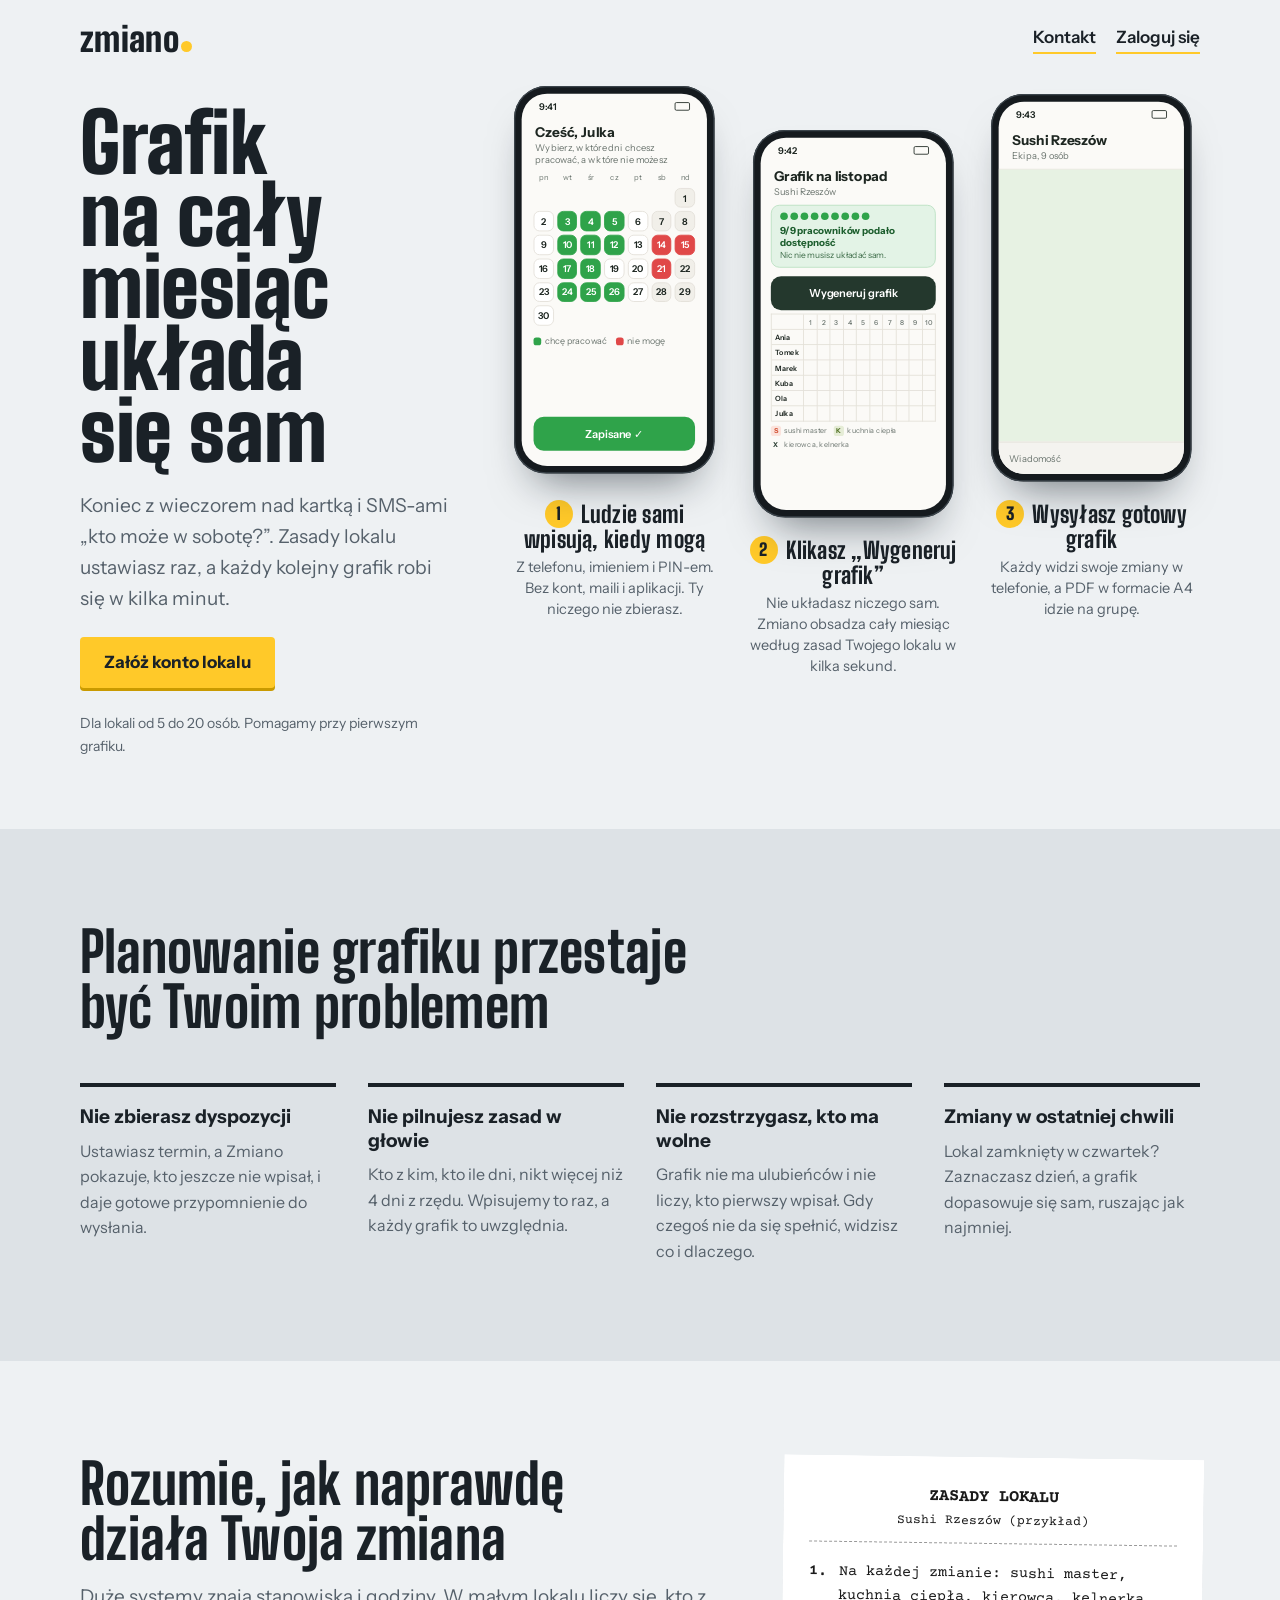
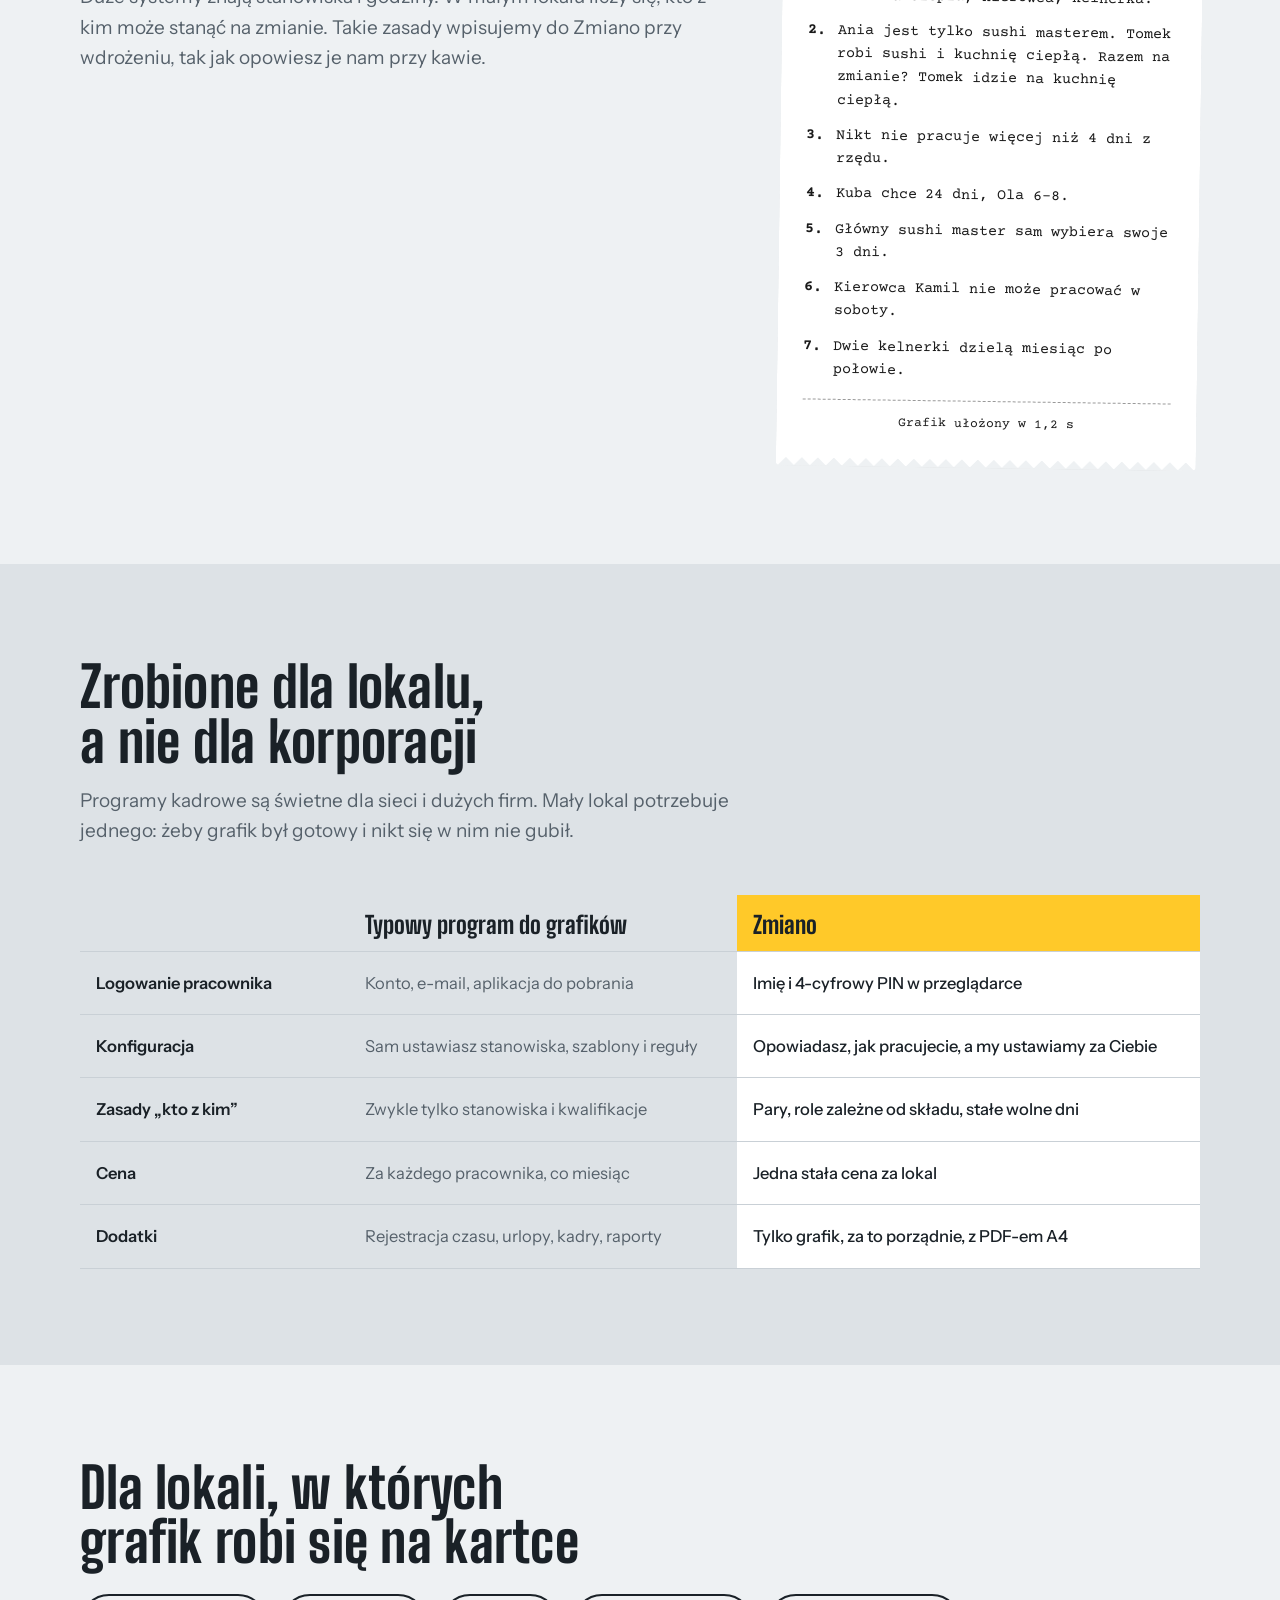
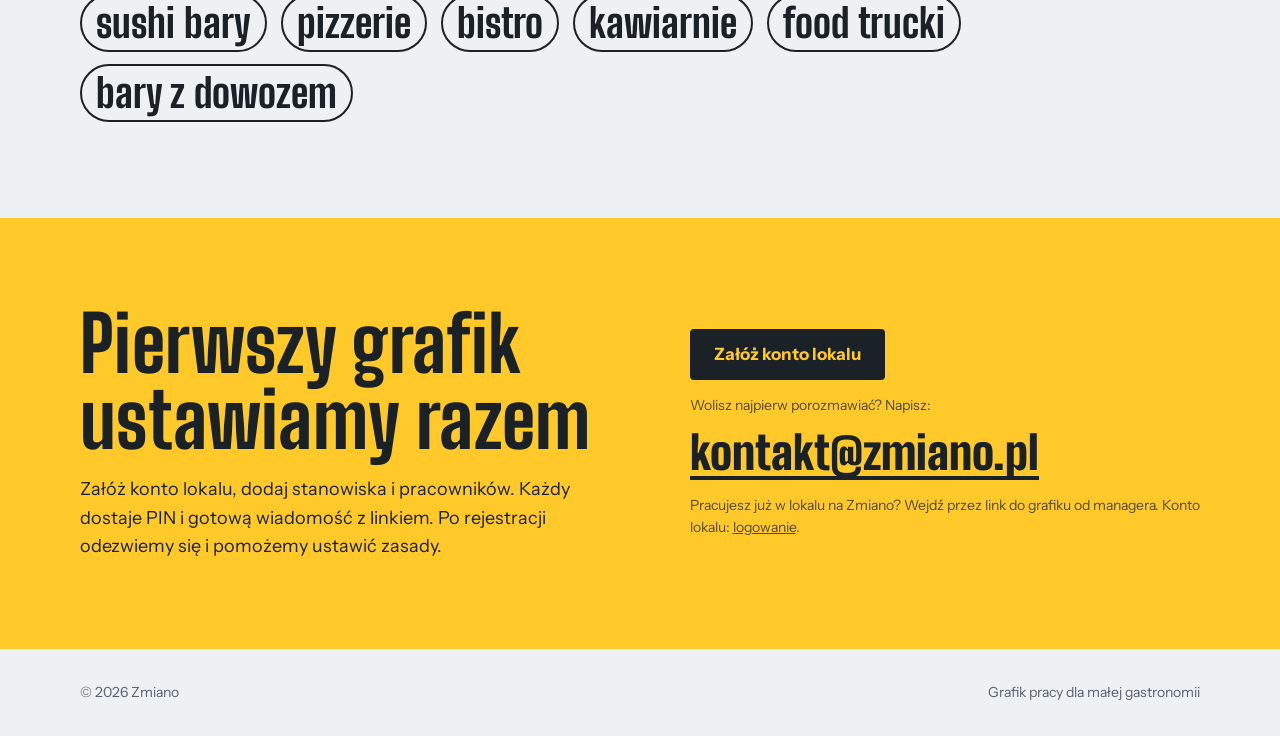
==== commit 2bdd430b: "Manager zamiast szefa; manager grafiku logujący się PIN-em Co-Authored-By: Claude Opus 5.5 <noreply@" ====
--- a/index.html
+++ b/index.html
@@ -85,7 +85,7 @@
 .mbtn span{transition:opacity .2s}
 .mbtn .done{position:absolute;opacity:0}
 
-/* ekran 2: szef układa grafik */
+/* ekran 2: manager układa grafik */
 .mgrid{margin:4px 12px 0;display:grid;grid-template-columns:38px repeat(10,1fr);border-top:1px solid var(--scr-line);border-left:1px solid var(--scr-line)}
 .mgrid > *{height:18px;border-right:1px solid var(--scr-line);border-bottom:1px solid var(--scr-line);display:grid;place-items:center;font:700 9px var(--f-body);transition:background .2s,color .2s}
 .mgrid .n{justify-content:start;padding-left:4px;font-weight:600;font-size:8.5px;place-items:center start}
@@ -351,7 +351,7 @@
     <a class="btn" href="/panel#rejestracja" style="background:var(--ink);color:var(--tape);box-shadow:none">Załóż konto lokalu</a>
     <span class="small">Wolisz najpierw porozmawiać? Napisz:</span>
     <a class="mail" href="mailto:kontakt@zmiano.pl?subject=Grafik%20dla%20mojego%20lokalu">kontakt@zmiano.pl</a>
-    <span class="small">Pracujesz już w lokalu na Zmiano? Wejdź przez link, który dostałeś od szefa. Szef loguje się <a href="/panel">tutaj</a>.</span>
+    <span class="small">Pracujesz już w lokalu na Zmiano? Wejdź przez link do grafiku od managera. Konto lokalu: <a href="/panel">logowanie</a>.</span>
   </div>
 </div></section>
 
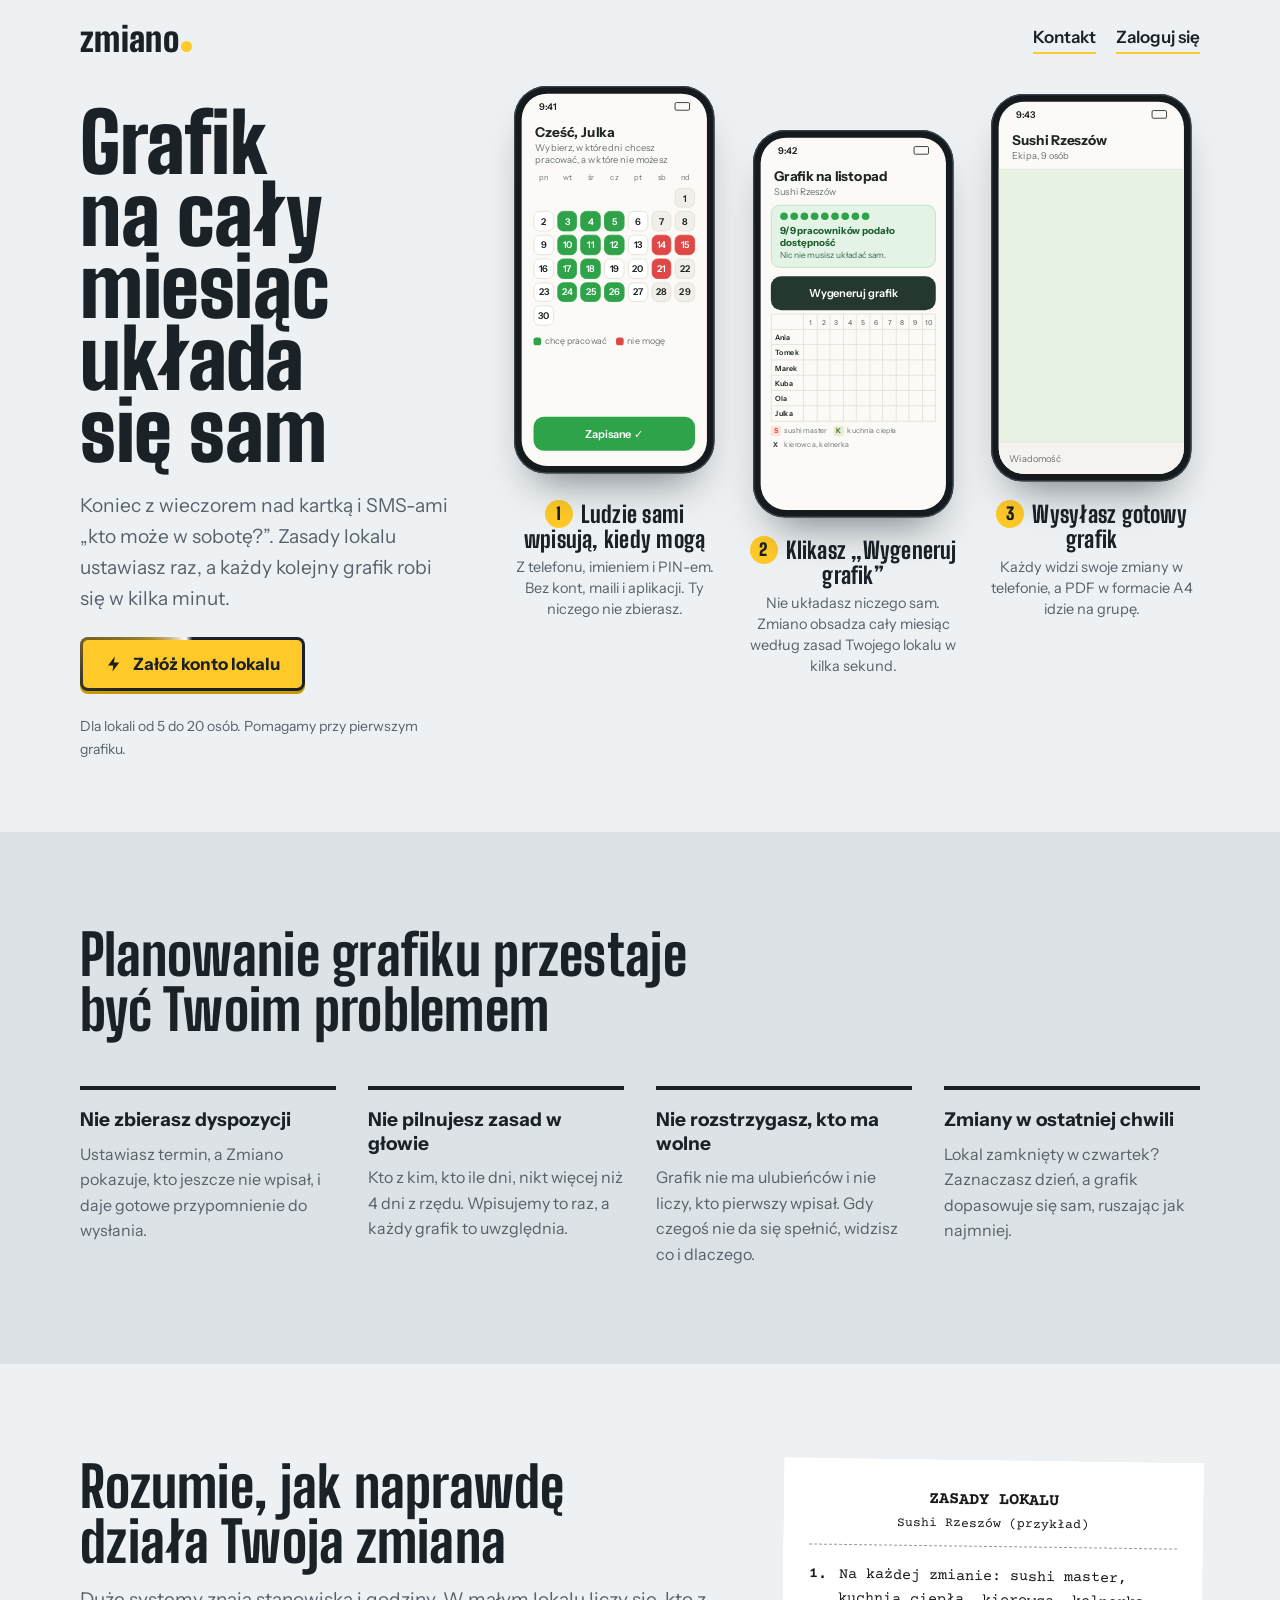
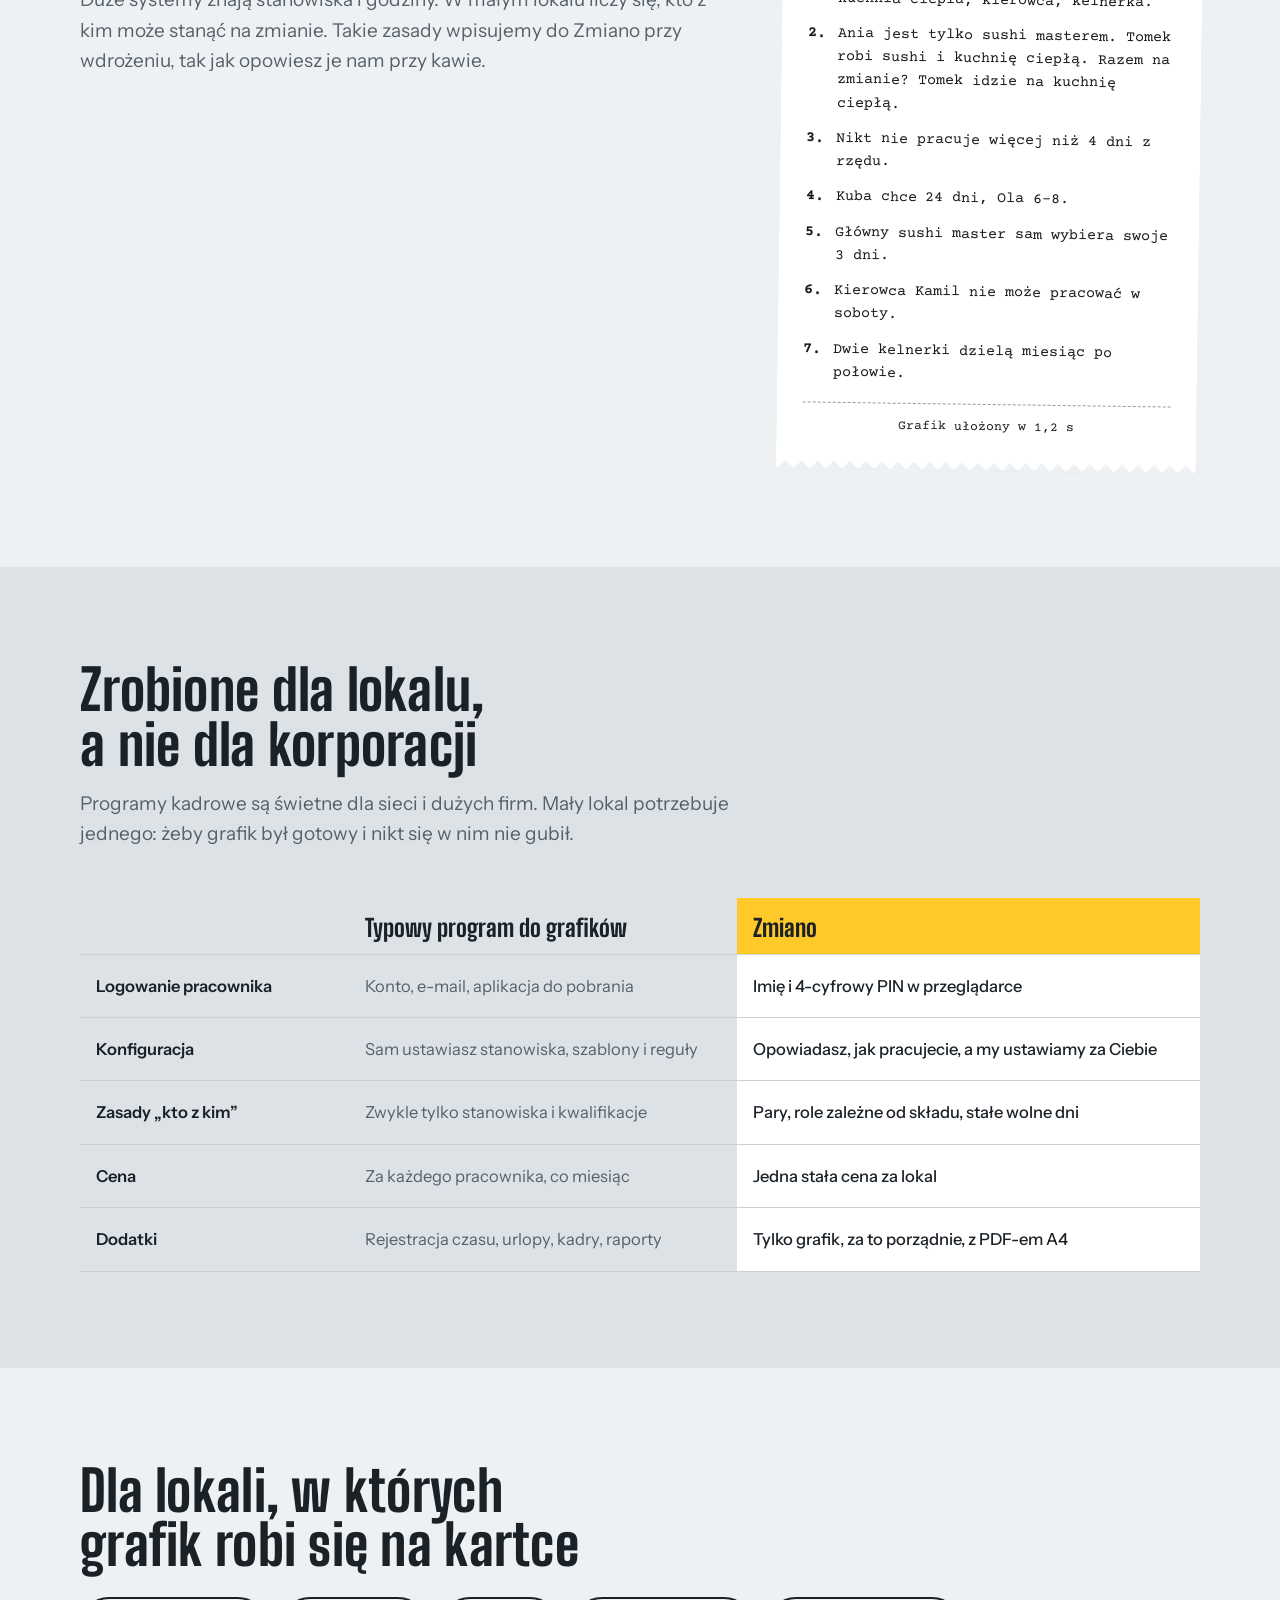
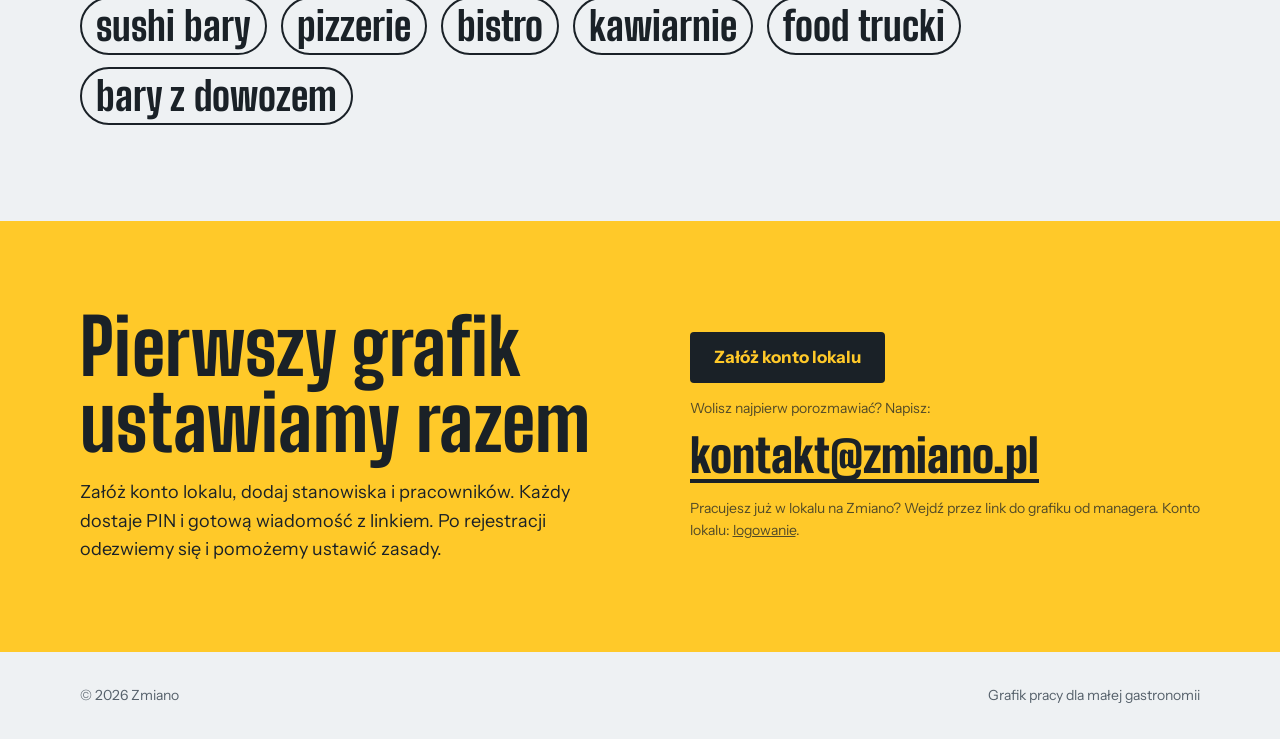
==== commit 2fa7f46b: "Przycisk „Załóż konto lokalu” z obiegającym światłem na krawędzi Co-Authored-By: Claude Opus 5.5 <no" ====
--- a/index.html
+++ b/index.html
@@ -38,6 +38,16 @@
 .btn{display:inline-flex;align-items:center;font:700 17px/1 var(--f-body);text-decoration:none;padding:17px 24px;border-radius:4px;background:var(--tape);color:var(--tape-ink);box-shadow:0 3px 0 #c99a00;transition:transform .12s,box-shadow .12s}
 .btn:hover{transform:translateY(1px);box-shadow:0 2px 0 #c99a00}
 .btn:active{transform:translateY(3px);box-shadow:none}
+/* przycisk zakupu z obiegającym światłem na krawędzi */
+.btn.beam{position:relative;overflow:hidden;isolation:isolate;padding:3px;background:#1a2127;border-radius:8px}
+.btn.beam .beam-ray{position:absolute;inset:-200%;z-index:0;pointer-events:none;
+  background:conic-gradient(from 0deg at 50% 50%,transparent 0deg,transparent 250deg,rgba(255,201,41,.6) 300deg,#fff 345deg,transparent 360deg);
+  animation:beam-rotate 3s linear infinite}
+.btn.beam .beam-in{position:relative;z-index:1;display:inline-flex;align-items:center;gap:10px;padding:15px 22px;border-radius:5px;background:var(--tape);color:var(--tape-ink)}
+.btn.beam .beam-in svg{width:18px;height:18px;flex:none;transition:transform .3s}
+.btn.beam:hover .beam-in svg{transform:scale(1.15)}
+@keyframes beam-rotate{to{transform:rotate(360deg)}}
+@media (prefers-reduced-motion:reduce){.btn.beam .beam-ray{animation:none;opacity:.4}}
 .btn:focus-visible,a:focus-visible{outline:3px solid var(--ink);outline-offset:3px}
 
 /* ---------- nagłówek ---------- */
@@ -240,7 +250,7 @@
   <div class="hero-copy">
     <h1>Grafik na cały miesiąc układa się sam</h1>
     <p>Koniec z wieczorem nad kartką i SMS-ami „kto może w sobotę?”. Zasady lokalu ustawiasz raz, a każdy kolejny grafik robi się w kilka minut.</p>
-      <div><a class="btn" href="/panel#rejestracja">Załóż konto lokalu</a></div>
+      <div><a class="btn beam" href="/panel#rejestracja"><span class="beam-ray" aria-hidden="true"></span><span class="beam-in"><svg viewBox="0 0 24 24" fill="currentColor" aria-hidden="true"><path d="M13 2 4 14h7l-1 8 9-12h-7l1-8z"/></svg>Załóż konto lokalu</span></a></div>
       <span class="note">Dla lokali od 5 do 20 osób. Pomagamy przy pierwszym grafiku.</span>
   </div>
   <ol class="phones" id="phones">
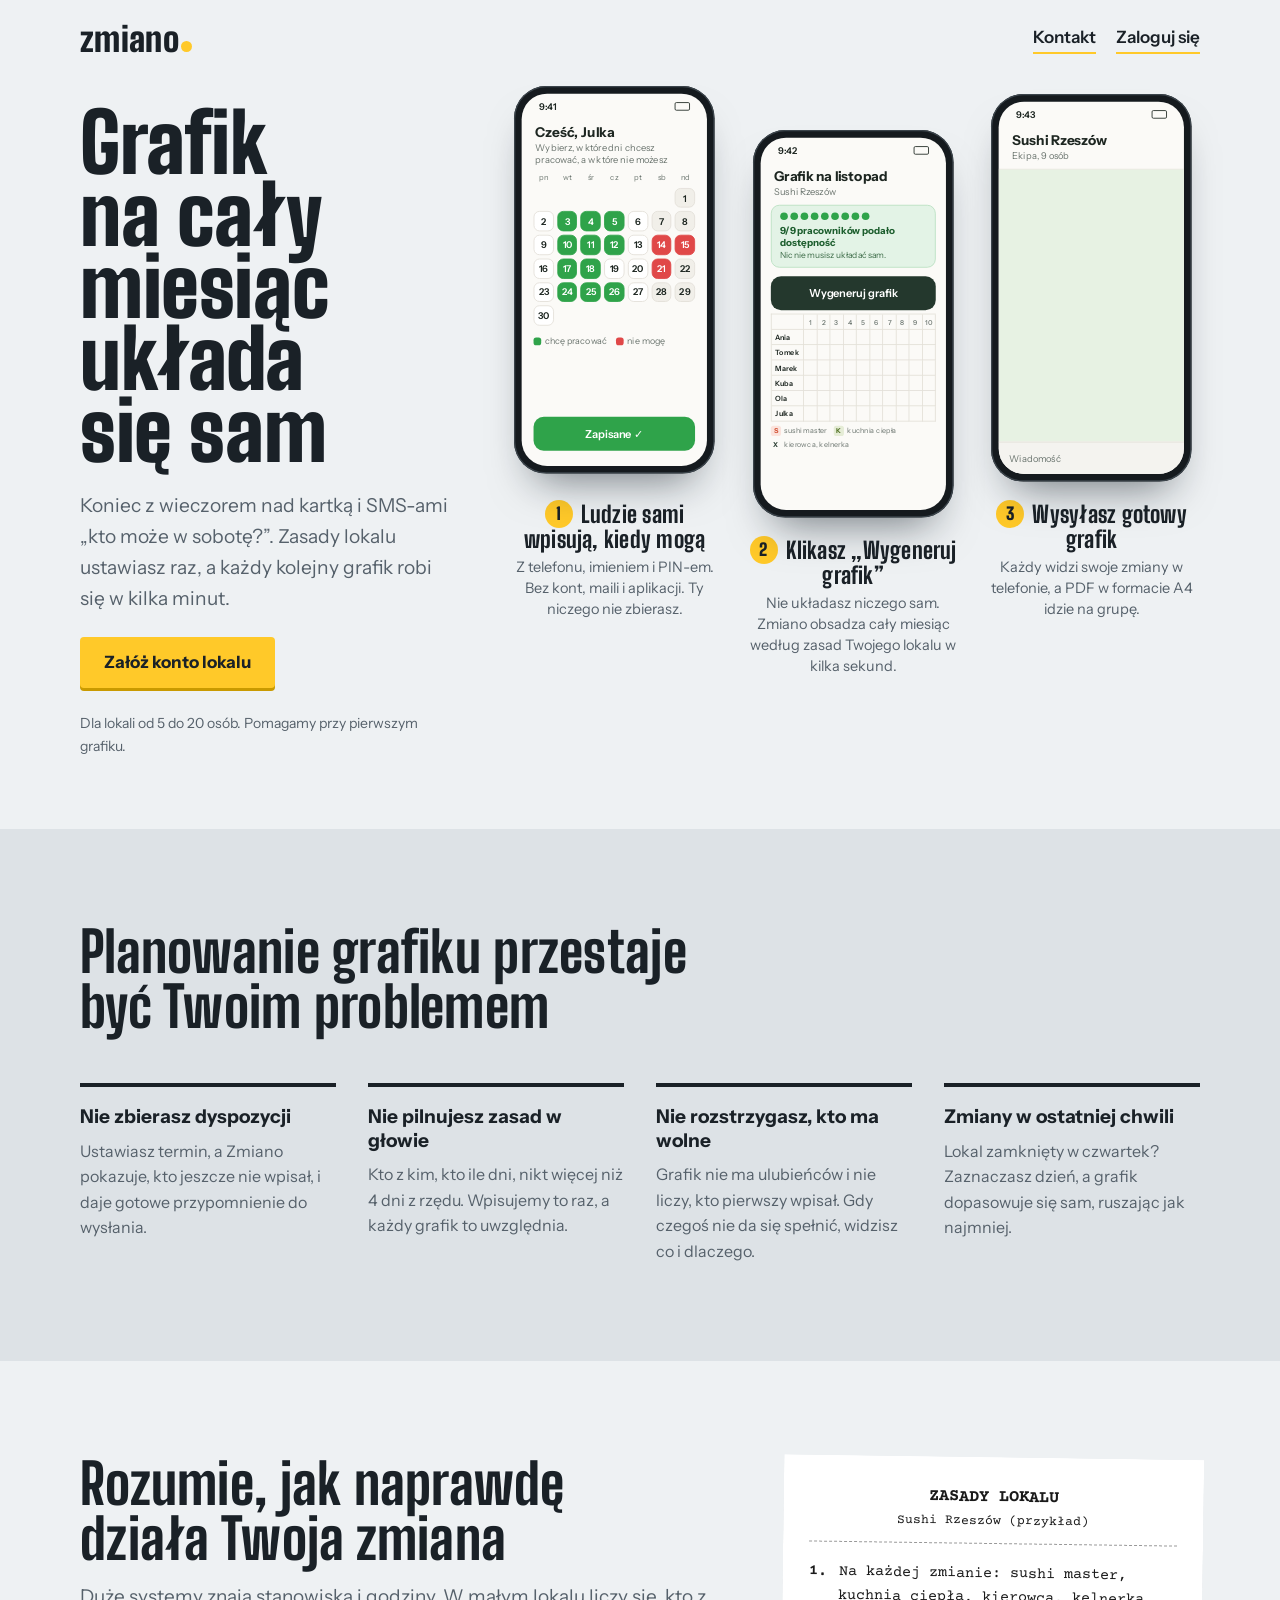
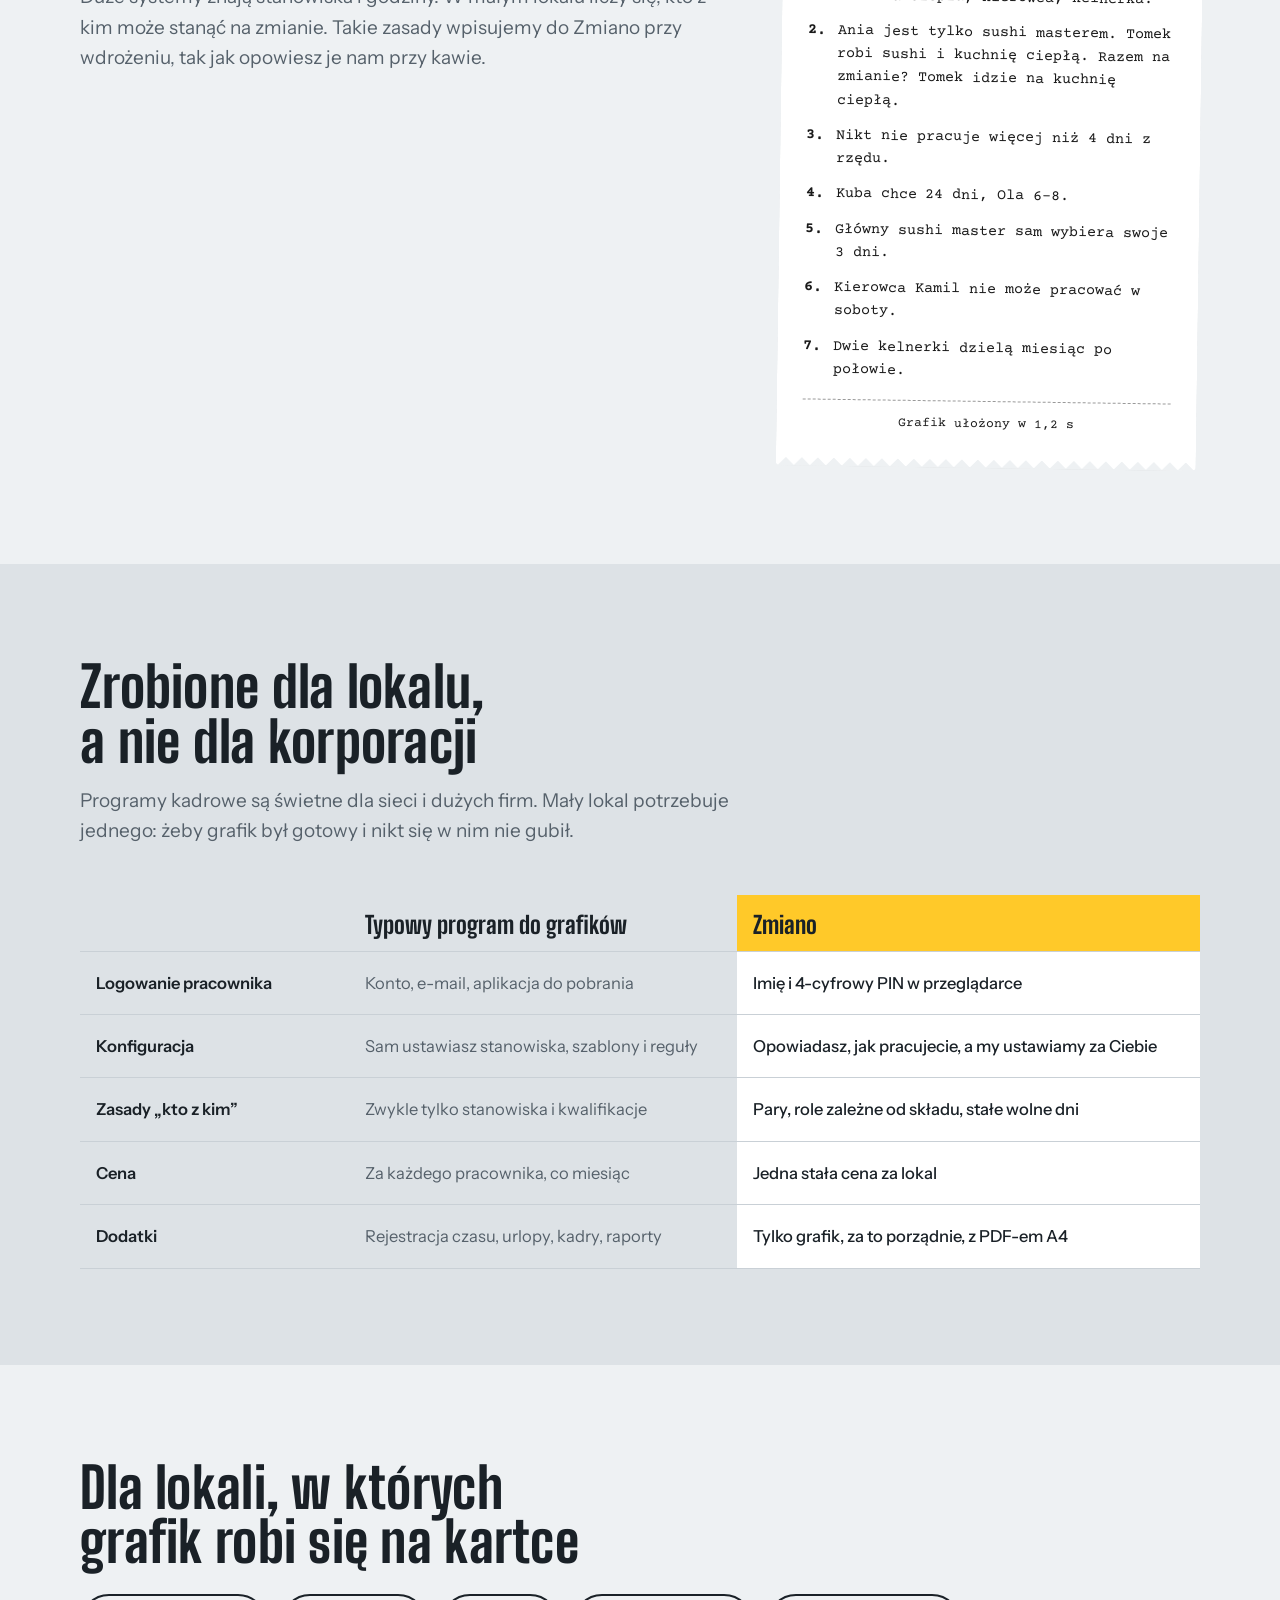
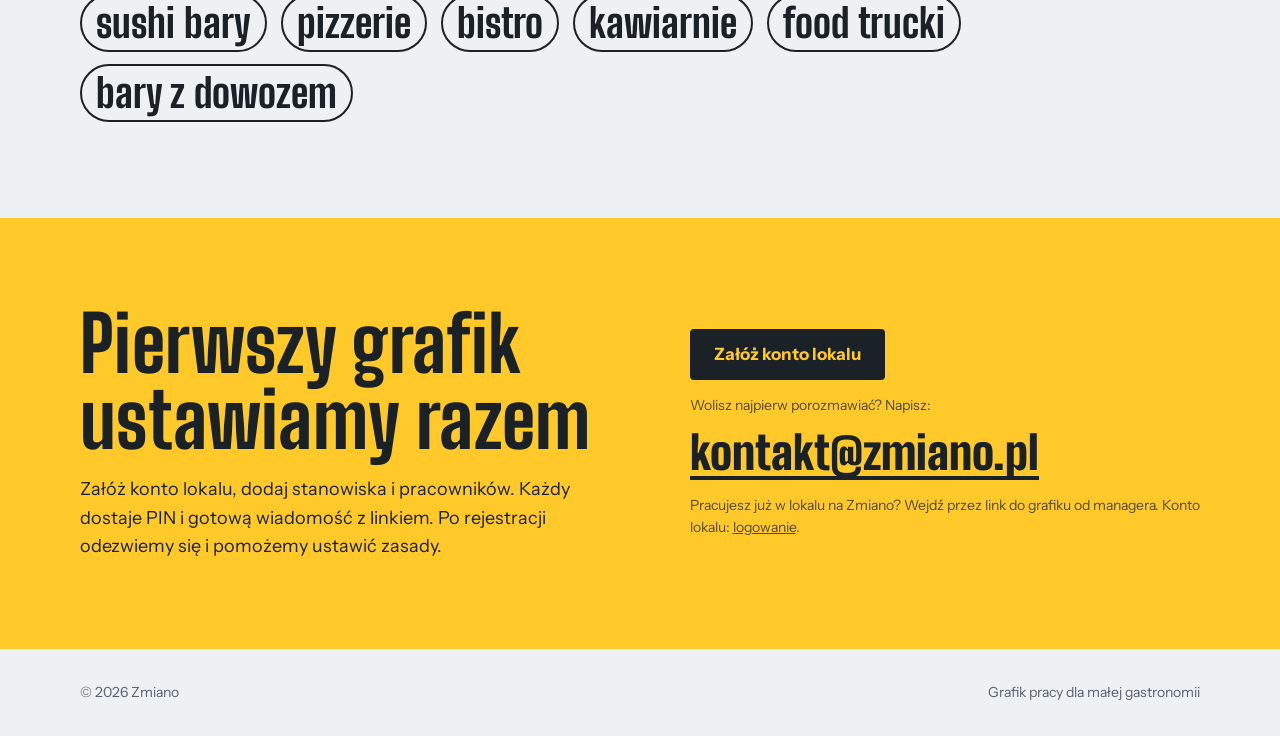
==== commit e3ea9731: "Cofnij przycisk z obiegającym światłem Co-Authored-By: Claude Opus 5.5 <noreply@anthropic.com> Claud" ====
--- a/index.html
+++ b/index.html
@@ -38,16 +38,6 @@
 .btn{display:inline-flex;align-items:center;font:700 17px/1 var(--f-body);text-decoration:none;padding:17px 24px;border-radius:4px;background:var(--tape);color:var(--tape-ink);box-shadow:0 3px 0 #c99a00;transition:transform .12s,box-shadow .12s}
 .btn:hover{transform:translateY(1px);box-shadow:0 2px 0 #c99a00}
 .btn:active{transform:translateY(3px);box-shadow:none}
-/* przycisk zakupu z obiegającym światłem na krawędzi */
-.btn.beam{position:relative;overflow:hidden;isolation:isolate;padding:3px;background:#1a2127;border-radius:8px}
-.btn.beam .beam-ray{position:absolute;inset:-200%;z-index:0;pointer-events:none;
-  background:conic-gradient(from 0deg at 50% 50%,transparent 0deg,transparent 250deg,rgba(255,201,41,.6) 300deg,#fff 345deg,transparent 360deg);
-  animation:beam-rotate 3s linear infinite}
-.btn.beam .beam-in{position:relative;z-index:1;display:inline-flex;align-items:center;gap:10px;padding:15px 22px;border-radius:5px;background:var(--tape);color:var(--tape-ink)}
-.btn.beam .beam-in svg{width:18px;height:18px;flex:none;transition:transform .3s}
-.btn.beam:hover .beam-in svg{transform:scale(1.15)}
-@keyframes beam-rotate{to{transform:rotate(360deg)}}
-@media (prefers-reduced-motion:reduce){.btn.beam .beam-ray{animation:none;opacity:.4}}
 .btn:focus-visible,a:focus-visible{outline:3px solid var(--ink);outline-offset:3px}
 
 /* ---------- nagłówek ---------- */
@@ -250,7 +240,7 @@
   <div class="hero-copy">
     <h1>Grafik na cały miesiąc układa się sam</h1>
     <p>Koniec z wieczorem nad kartką i SMS-ami „kto może w sobotę?”. Zasady lokalu ustawiasz raz, a każdy kolejny grafik robi się w kilka minut.</p>
-      <div><a class="btn beam" href="/panel#rejestracja"><span class="beam-ray" aria-hidden="true"></span><span class="beam-in"><svg viewBox="0 0 24 24" fill="currentColor" aria-hidden="true"><path d="M13 2 4 14h7l-1 8 9-12h-7l1-8z"/></svg>Załóż konto lokalu</span></a></div>
+      <div><a class="btn" href="/panel#rejestracja">Załóż konto lokalu</a></div>
       <span class="note">Dla lokali od 5 do 20 osób. Pomagamy przy pierwszym grafiku.</span>
   </div>
   <ol class="phones" id="phones">
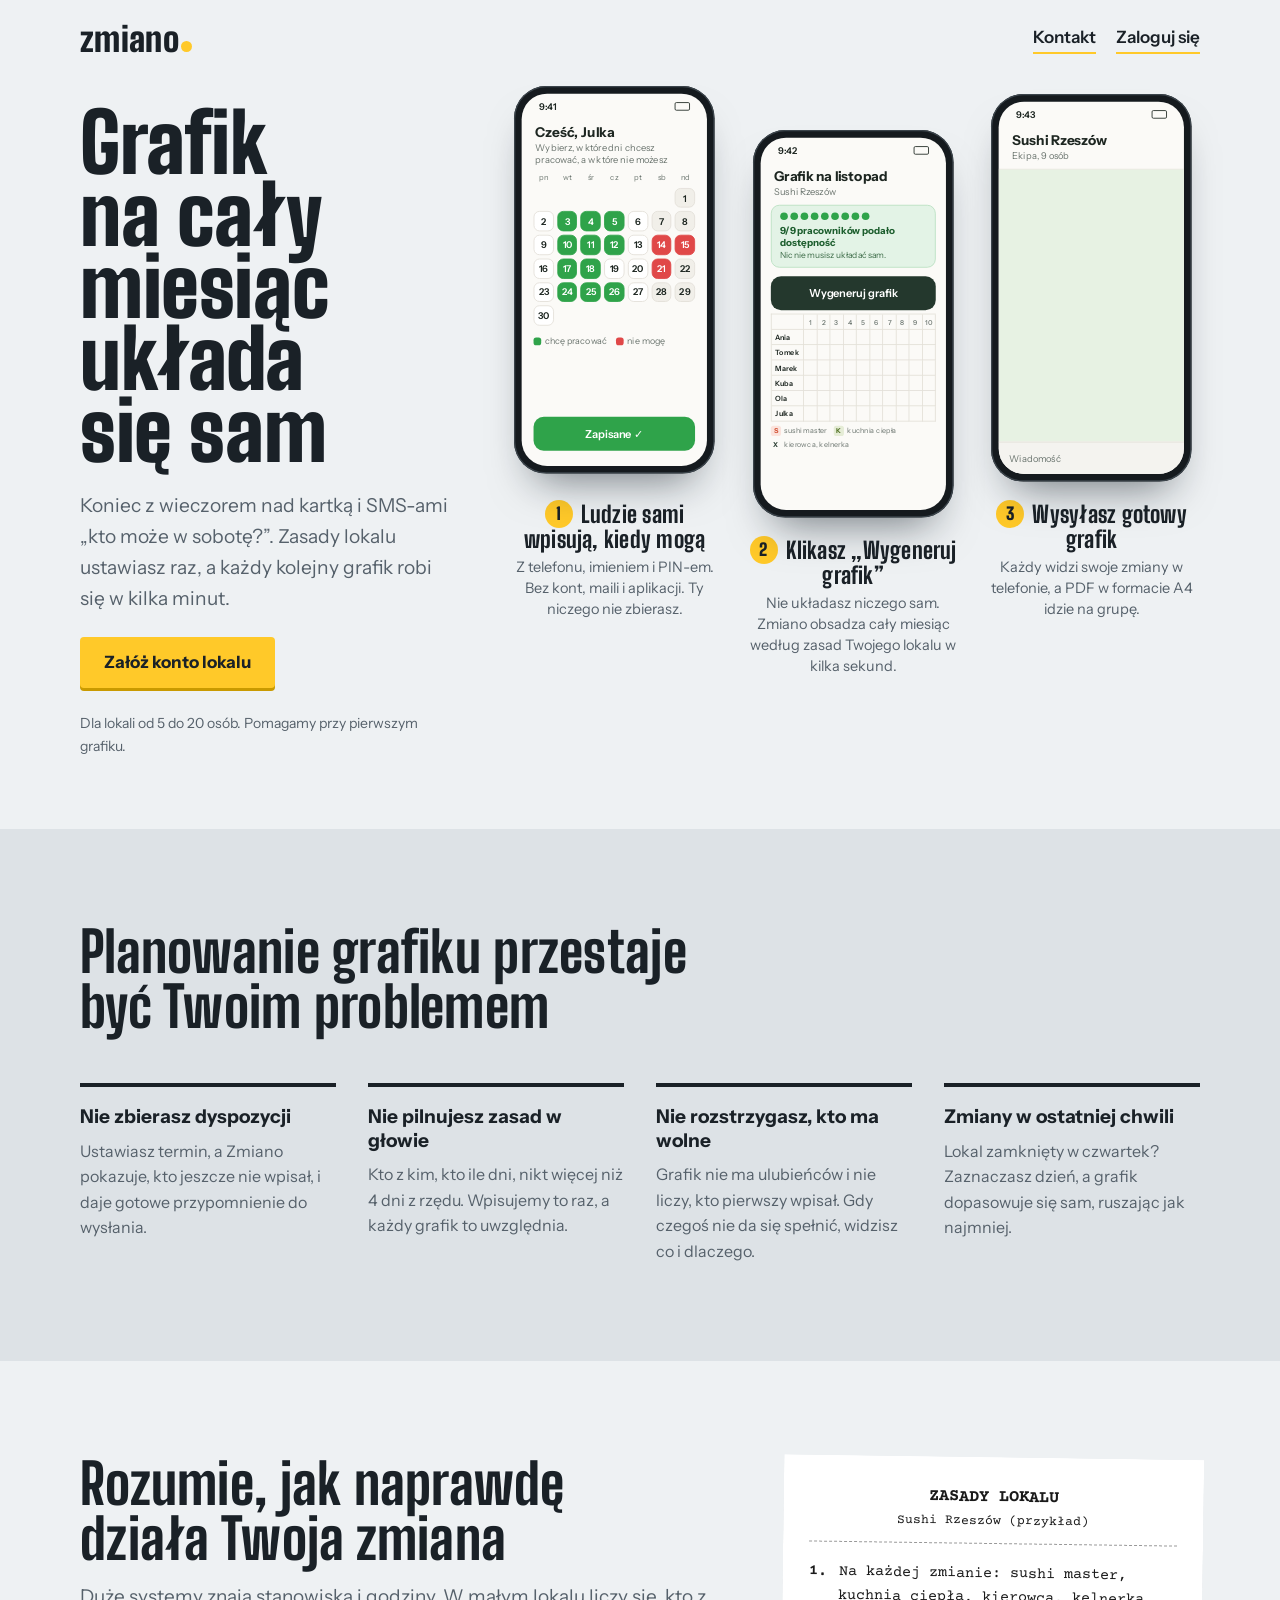
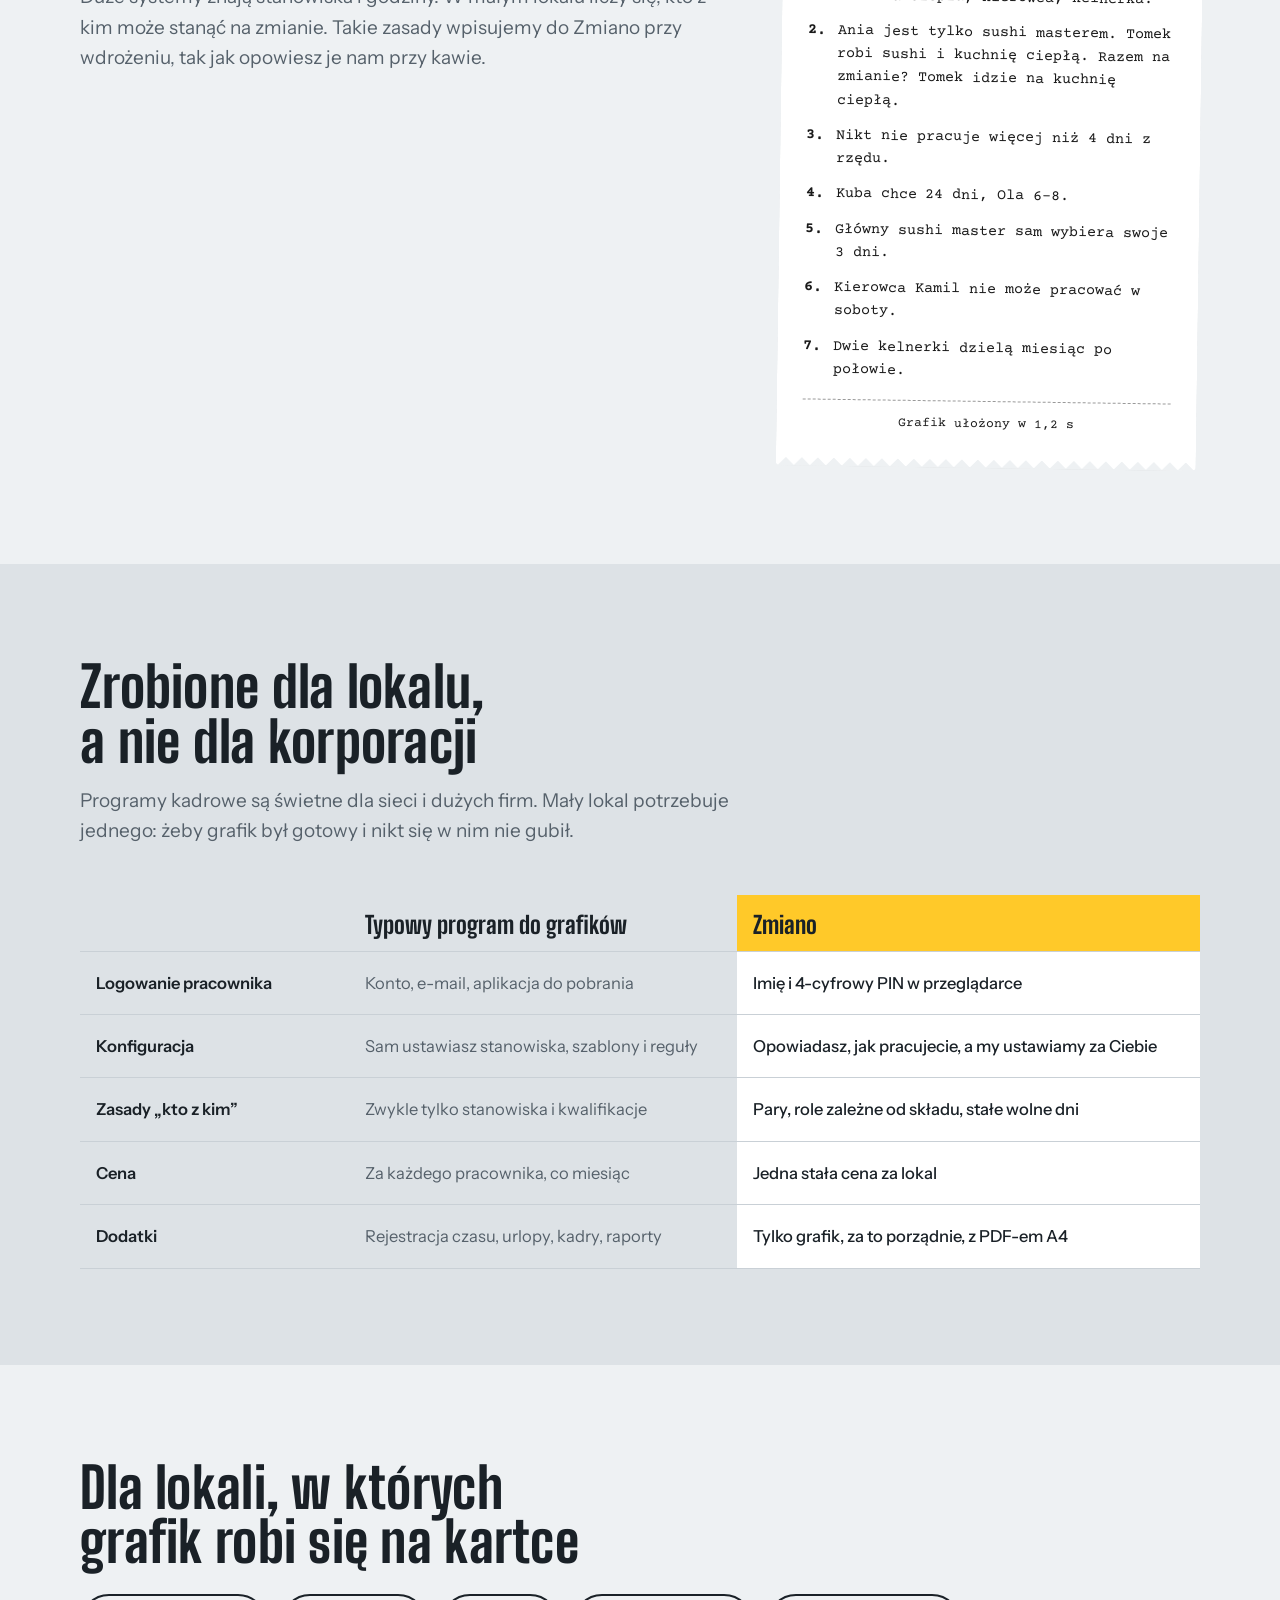
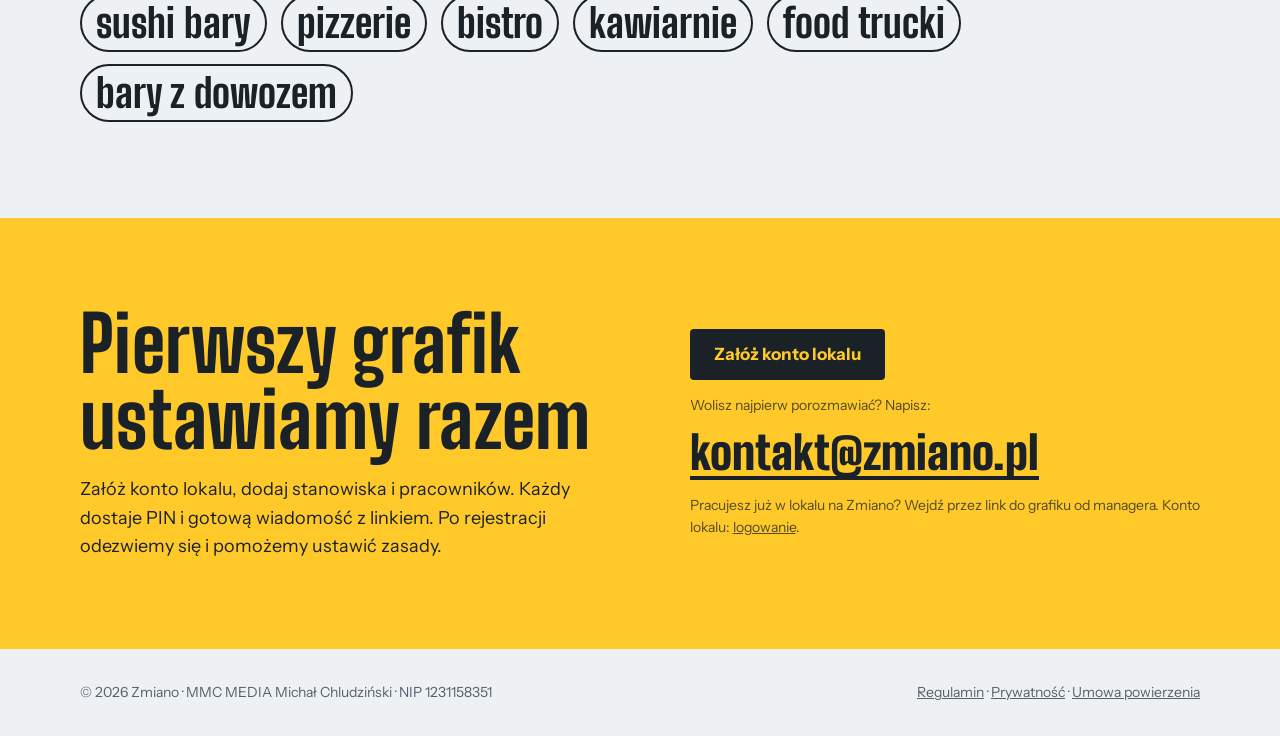
==== commit 07382b72: "Prostszy panel lokalu, kopie zapasowe, dokumenty prawne Co-Authored-By: Claude Opus 5.5 <noreply@ant" ====
--- a/index.html
+++ b/index.html
@@ -355,7 +355,7 @@
   </div>
 </div></section>
 
-<footer><div class="in"><span>© 2026 Zmiano</span><span>Grafik pracy dla małej gastronomii</span></div></footer>
+<footer><div class="in"><span>© 2026 Zmiano · MMC MEDIA Michał Chludziński · NIP 1231158351</span><span class="legal"><a href="/regulamin">Regulamin</a> · <a href="/prywatnosc">Prywatność</a> · <a href="/umowa-powierzenia">Umowa powierzenia</a></span></div></footer>
 
 <script>
 (function(){
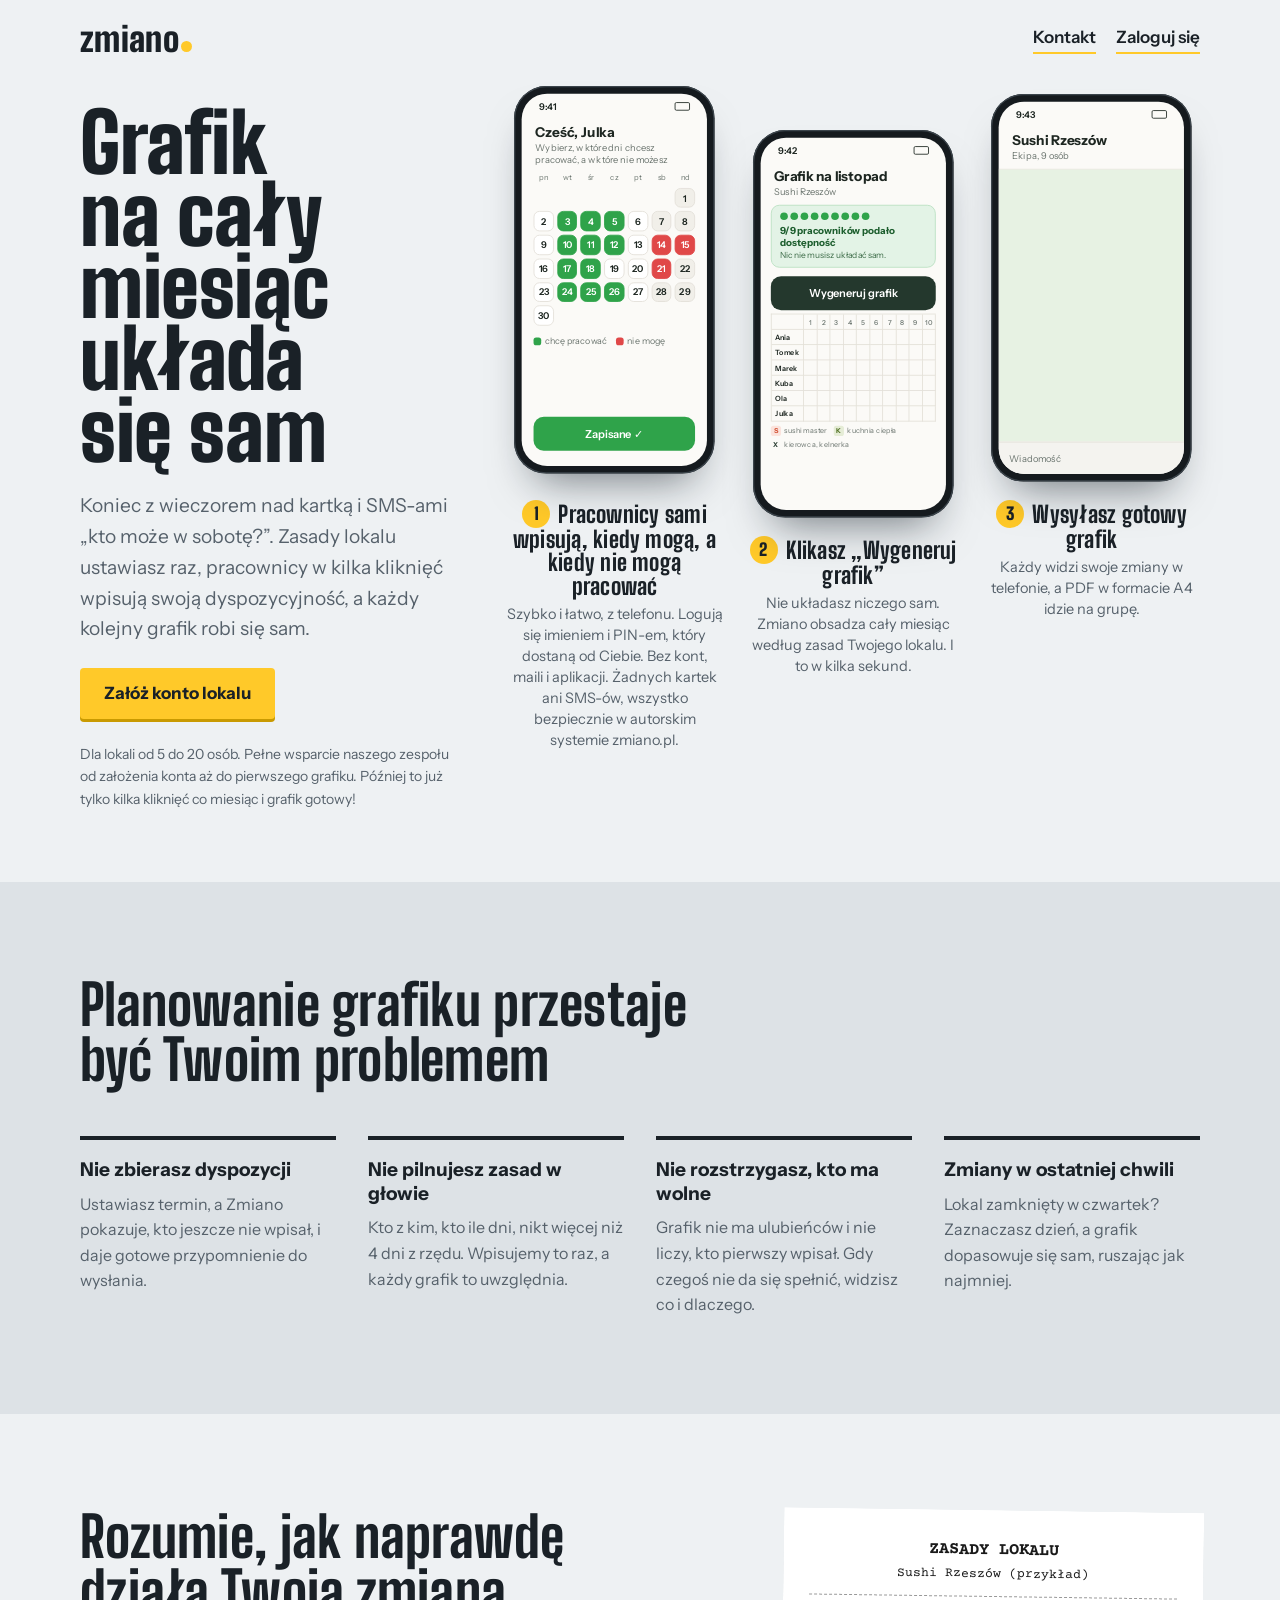
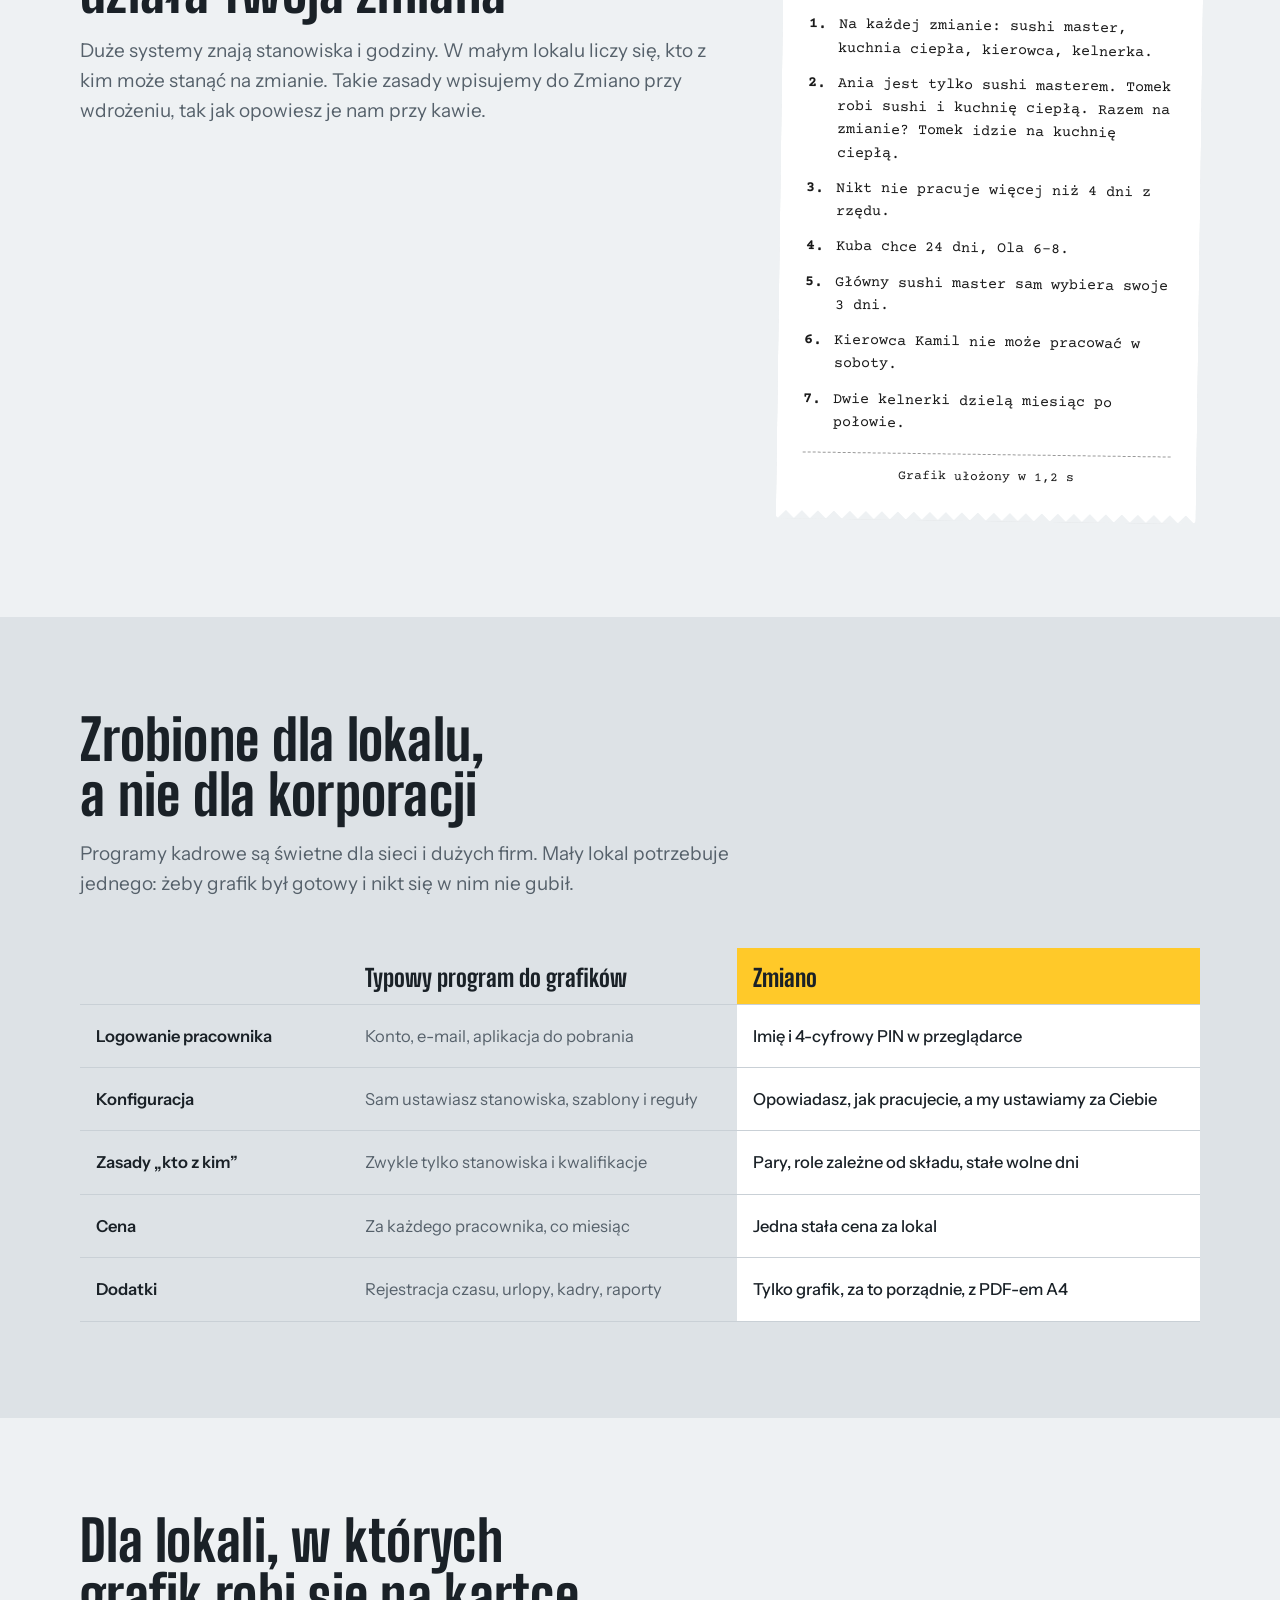
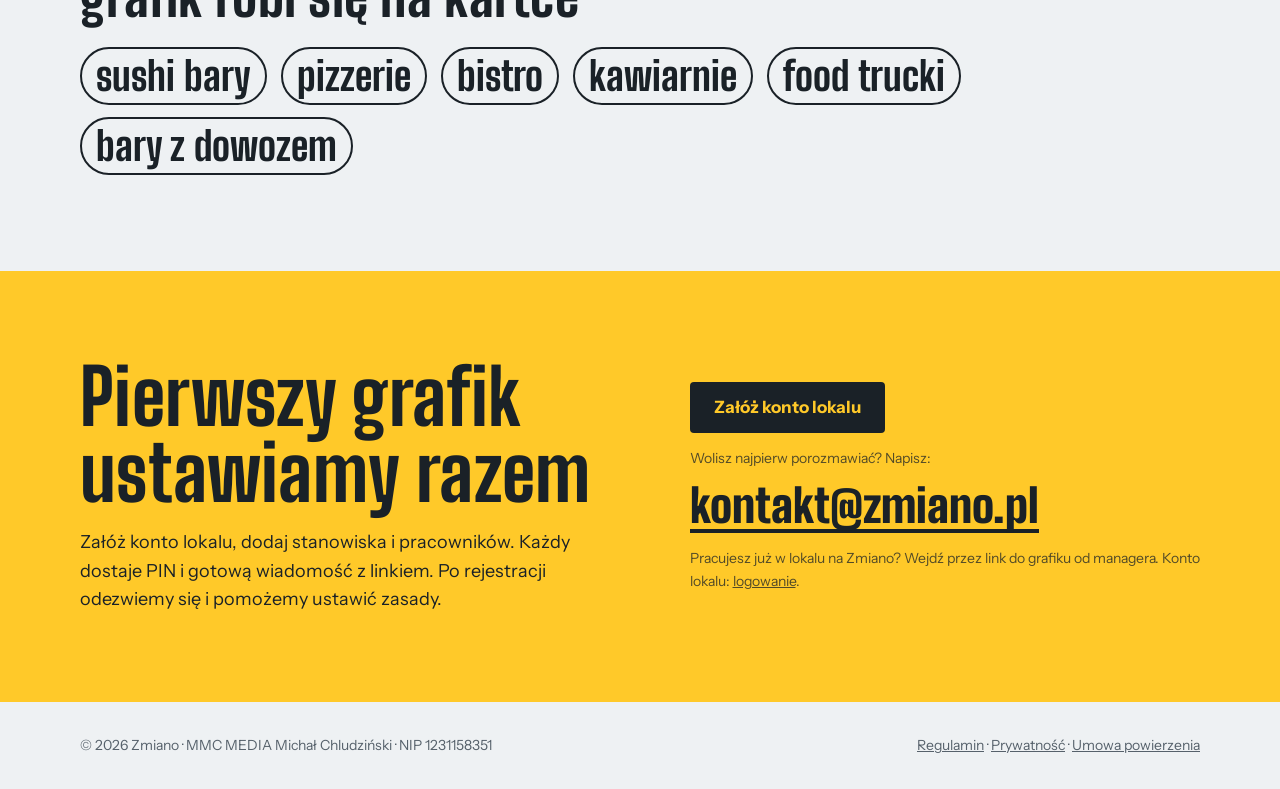
==== commit 48981890: "Nowe teksty w pierwszej części strony głównej Co-Authored-By: Claude Opus 5.5 <noreply@anthropic.com" ====
--- a/index.html
+++ b/index.html
@@ -239,9 +239,9 @@
 <header class="hero"><div class="in hero-grid">
   <div class="hero-copy">
     <h1>Grafik na cały miesiąc układa się sam</h1>
-    <p>Koniec z wieczorem nad kartką i SMS-ami „kto może w sobotę?”. Zasady lokalu ustawiasz raz, a każdy kolejny grafik robi się w kilka minut.</p>
+    <p>Koniec z wieczorem nad kartką i SMS-ami „kto może w sobotę?”. Zasady lokalu ustawiasz raz, pracownicy w kilka kliknięć wpisują swoją dyspozycyjność, a każdy kolejny grafik robi się sam.</p>
       <div><a class="btn" href="/panel#rejestracja">Załóż konto lokalu</a></div>
-      <span class="note">Dla lokali od 5 do 20 osób. Pomagamy przy pierwszym grafiku.</span>
+      <span class="note">Dla lokali od 5 do 20 osób. Pełne wsparcie naszego zespołu od założenia konta aż do pierwszego grafiku. Później to już tylko kilka kliknięć co miesiąc i grafik gotowy!</span>
   </div>
   <ol class="phones" id="phones">
         <!-- krok 1 -->
@@ -253,7 +253,7 @@
             <div class="pin-row"><span><s style="background:var(--want)"></s>chcę pracować</span><span><s style="background:var(--no)"></s>nie mogę</span></div>
             <div class="mbtn"><span class="go">Zapisz</span><span class="done">Zapisane ✓</span></div>
           </div></div></div>
-          <div class="cap"><h3>Ludzie sami wpisują, kiedy mogą</h3><p>Z telefonu, imieniem i PIN-em. Bez kont, maili i aplikacji. Ty niczego nie zbierasz.</p></div>
+          <div class="cap"><h3>Pracownicy sami wpisują, kiedy mogą, a kiedy nie mogą pracować</h3><p>Szybko i łatwo, z telefonu. Logują się imieniem i PIN-em, który dostaną od Ciebie. Bez kont, maili i aplikacji. Żadnych kartek ani SMS-ów, wszystko bezpiecznie w autorskim systemie zmiano.pl.</p></div>
         </li>
         <!-- krok 2 -->
         <li class="step">
@@ -266,7 +266,7 @@
             <div class="mleg"><span><b class="ls">S</b> sushi master</span><span><b class="lk">K</b> kuchnia ciepła</span><span><b>X</b> kierowca, kelnerka</span></div>
             <div class="mstat"><i>✓</i><span><b>30 z 30 dni obsadzonych</b><br>nikt nie ma więcej niż 4 dni z rzędu</span></div>
           </div></div></div>
-          <div class="cap"><h3>Klikasz „Wygeneruj grafik”</h3><p>Nie układasz niczego sam. Zmiano obsadza cały miesiąc według zasad Twojego lokalu w kilka sekund.</p></div>
+          <div class="cap"><h3>Klikasz „Wygeneruj grafik”</h3><p>Nie układasz niczego sam. Zmiano obsadza cały miesiąc według zasad Twojego lokalu. I to w kilka sekund.</p></div>
         </li>
         <!-- krok 3 -->
         <li class="step">
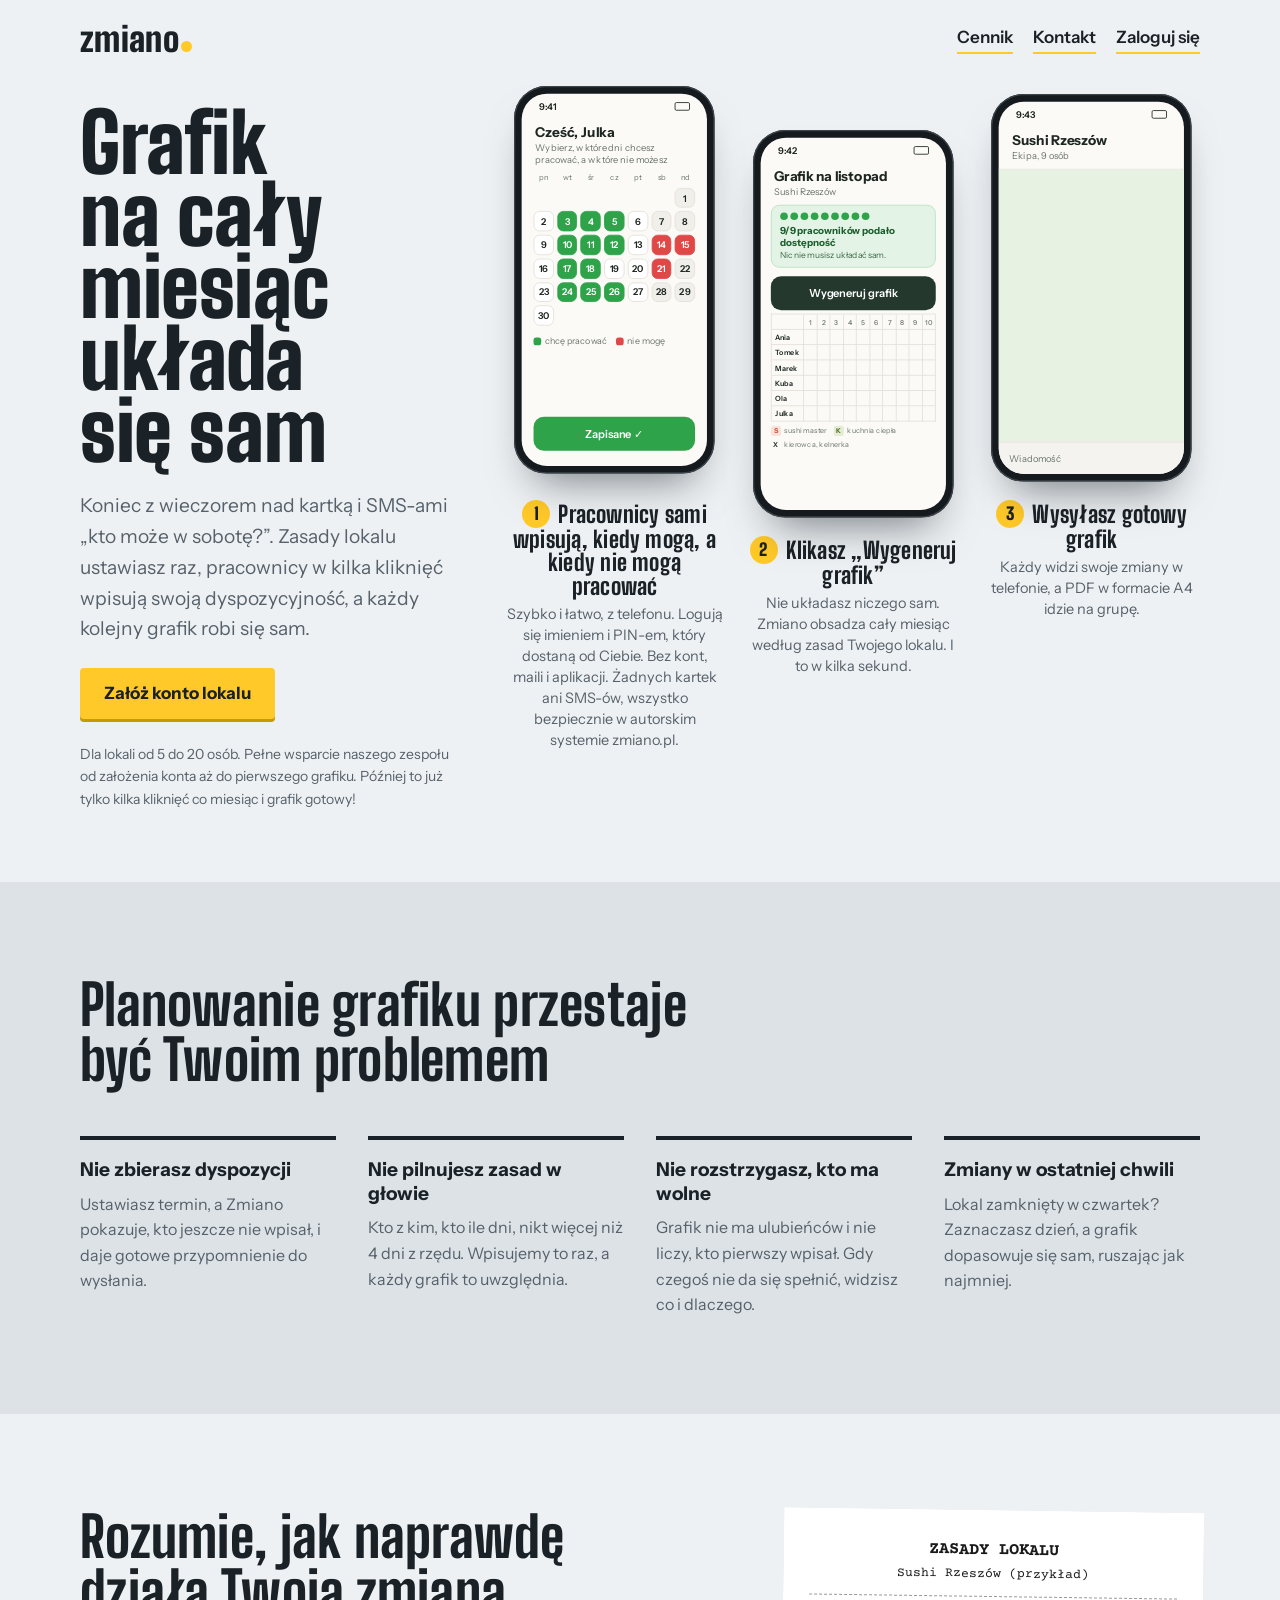
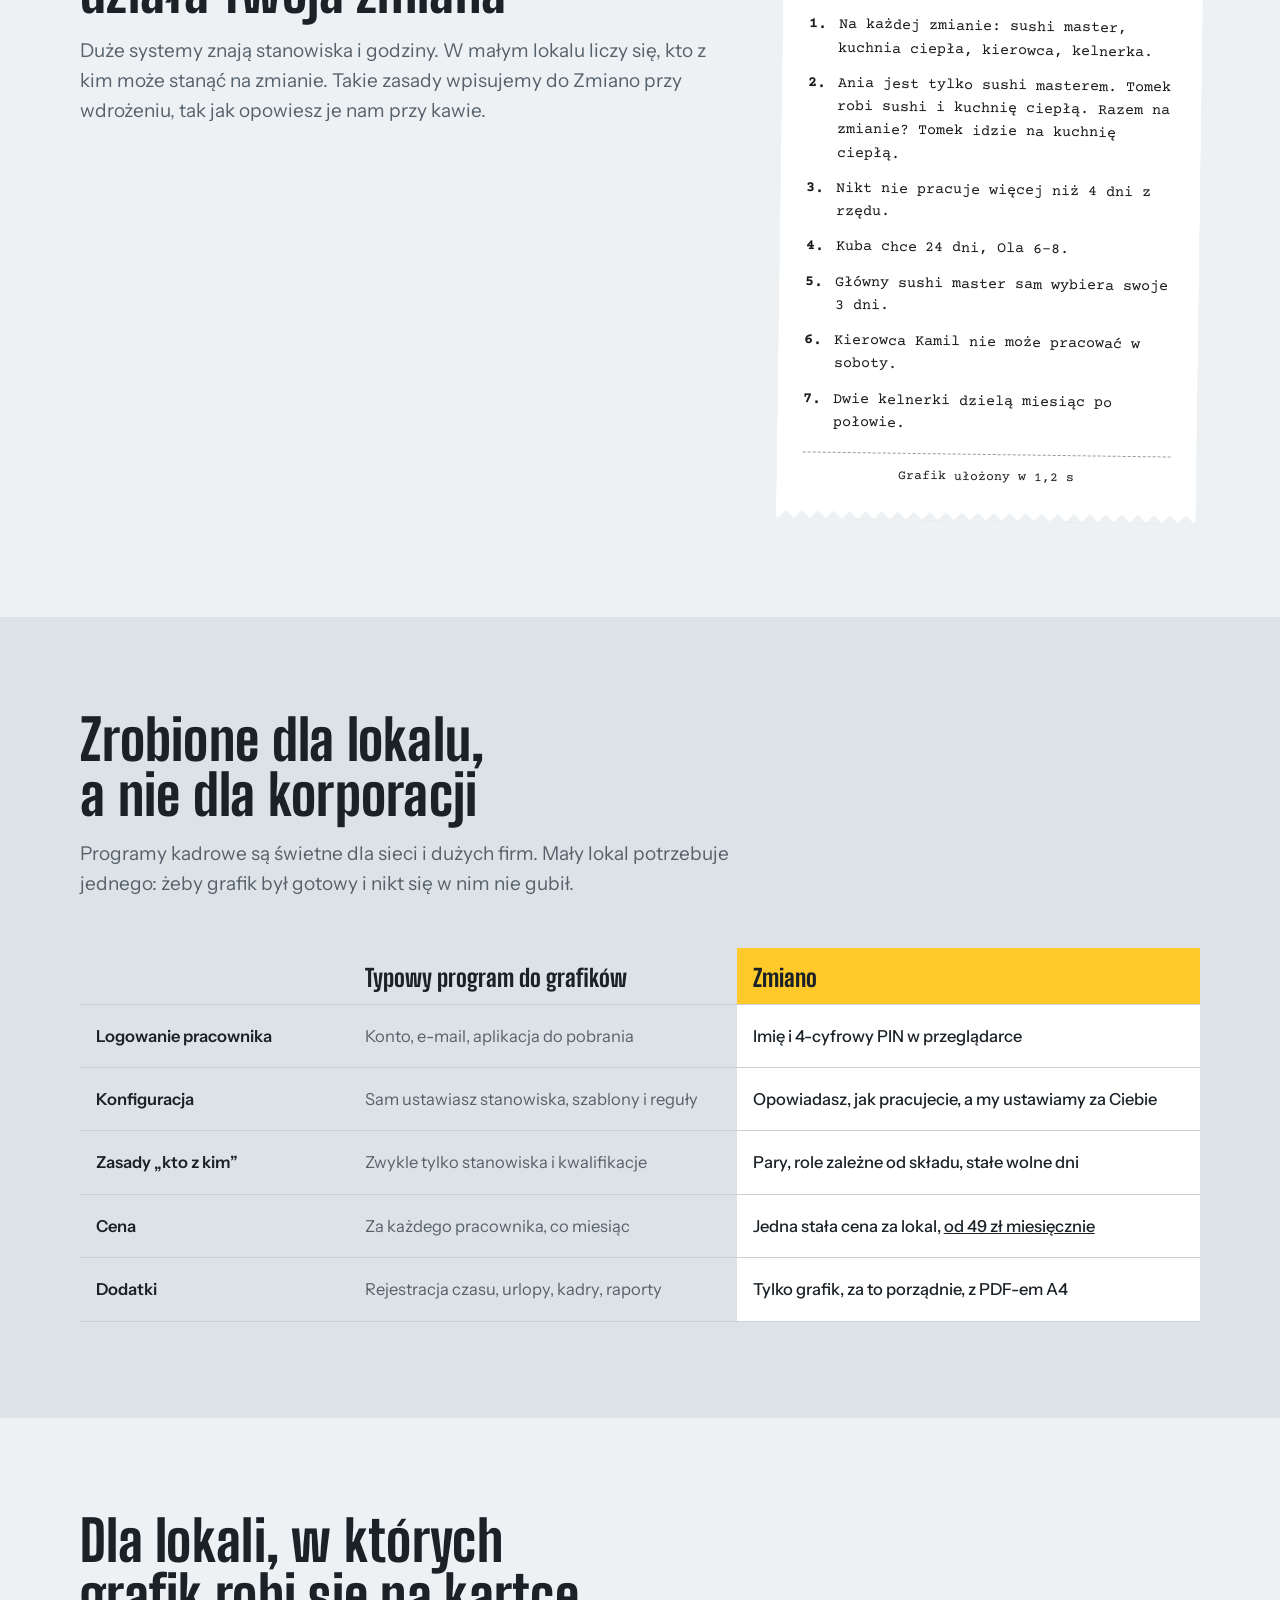
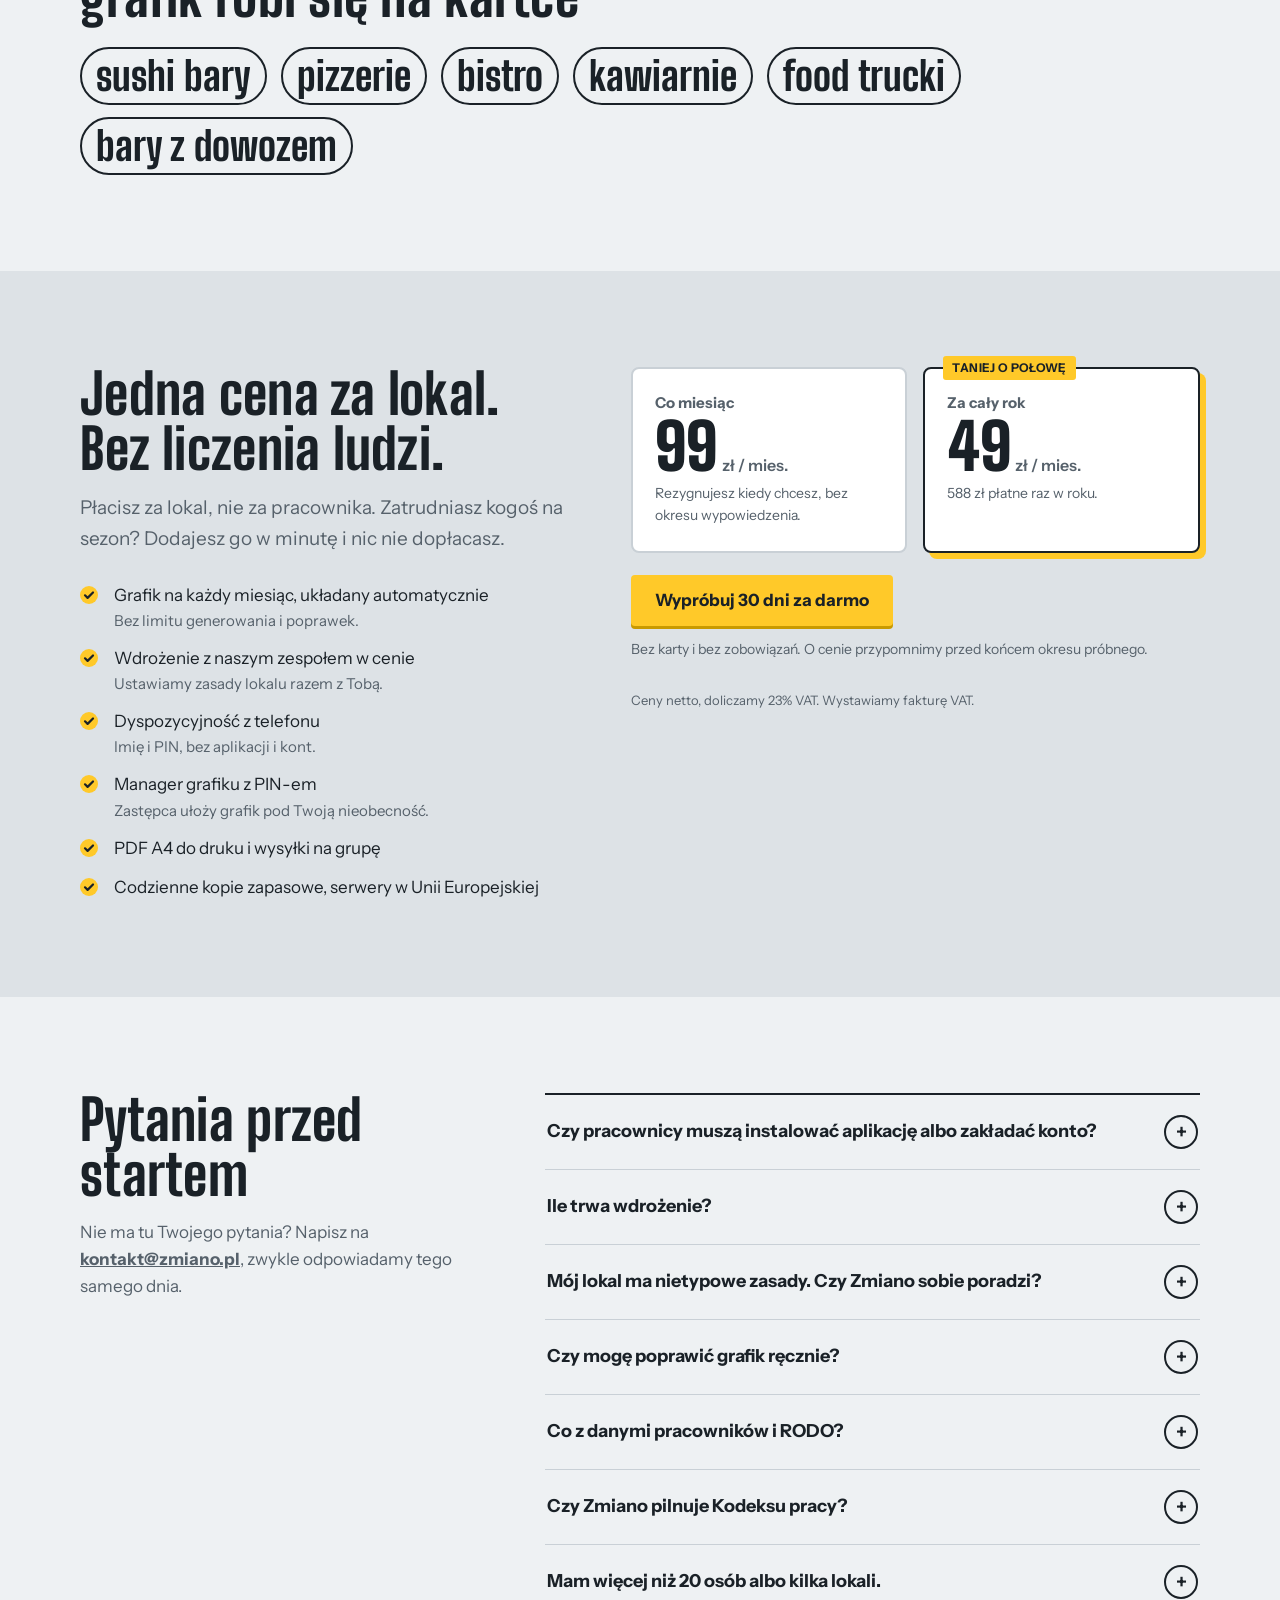
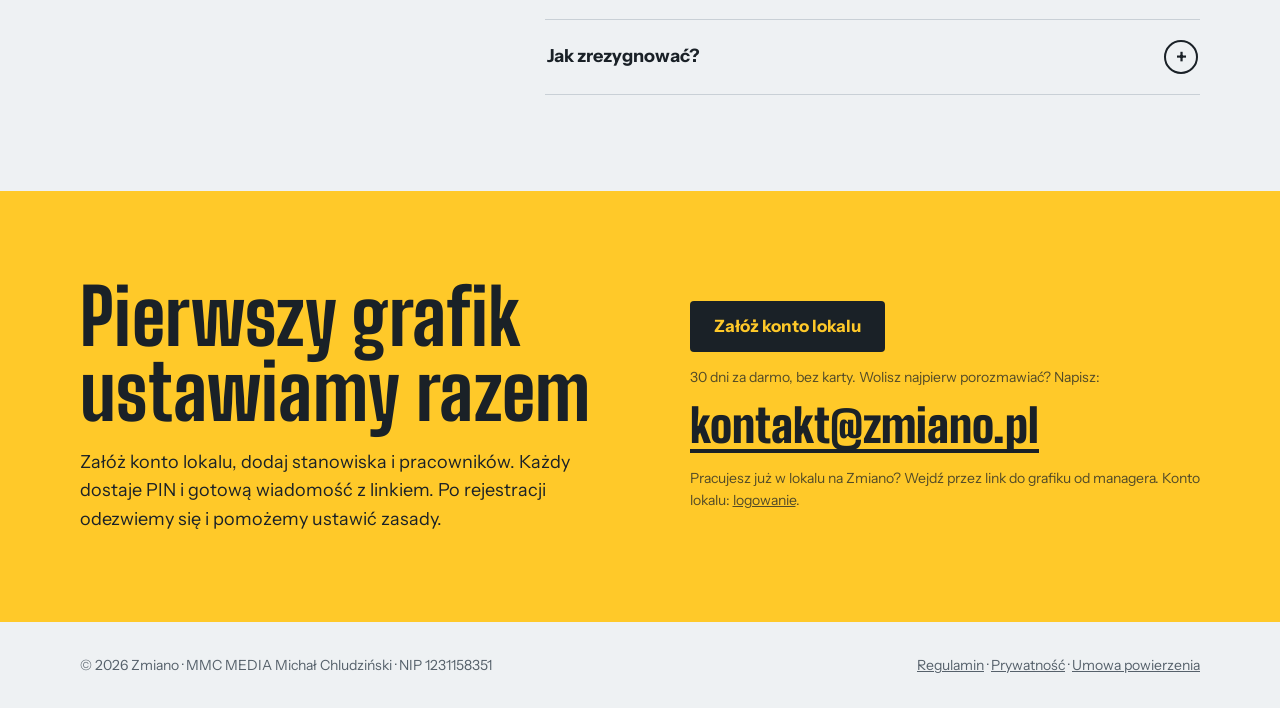
==== commit 530bc7c5: "Cennik i FAQ na stronie głównej Co-Authored-By: Claude Opus 5.5 <noreply@anthropic.com> Claude-Sessi" ====
--- a/index.html
+++ b/index.html
@@ -181,6 +181,40 @@
 .contact .small{font-size:14px;opacity:.75}
 footer{padding-block:32px;font-size:14px;color:var(--muted)}
 footer .in{display:flex;justify-content:space-between;flex-wrap:wrap;gap:12px}
+
+
+/* ---------- cennik ---------- */
+.price-wrap{display:grid;grid-template-columns:1fr 1.15fr;gap:56px;align-items:start}
+.plans{display:grid;grid-template-columns:1fr 1fr;gap:16px}
+.plan{background:var(--paper);border:2px solid var(--line);border-radius:8px;padding:24px 22px;display:flex;flex-direction:column;gap:6px;position:relative}
+.plan.best{border-color:var(--ink);box-shadow:6px 6px 0 var(--tape)}
+.plan .tag{position:absolute;top:-13px;left:18px;background:var(--tape);color:var(--tape-ink);font:700 12px/1 var(--f-body);padding:6px 9px;border-radius:3px;letter-spacing:.03em;text-transform:uppercase}
+.plan .nm{font:700 15px var(--f-body);color:var(--muted)}
+.plan .amt{font:900 64px/.9 var(--f-display);letter-spacing:-.01em}
+.plan .amt small{font:600 16px var(--f-body);color:var(--muted);margin-left:4px;letter-spacing:0}
+.plan .sub{font-size:14px;color:var(--muted)}
+.trial{grid-column:1/-1;display:flex;gap:12px;align-items:center;flex-wrap:wrap;margin-top:6px}
+.trial .hint{font-size:14px;color:var(--muted)}
+.incl{list-style:none;margin:0;padding:0;display:flex;flex-direction:column;gap:12px}
+.incl li{display:grid;grid-template-columns:26px 1fr;gap:8px;font-size:17px}
+.incl li::before{content:"";width:18px;height:18px;margin-top:4px;border-radius:50%;background:var(--tape) url("data:image/svg+xml,%3Csvg xmlns='http://www.w3.org/2000/svg' viewBox='0 0 18 18'%3E%3Cpath d='M5 9.3l2.6 2.6L13 6.5' fill='none' stroke='%231a2127' stroke-width='2.2' stroke-linecap='round' stroke-linejoin='round'/%3E%3C/svg%3E") center/18px no-repeat}
+.incl li span{display:block;color:var(--muted);font-size:15px}
+.vat{font-size:13px;color:var(--muted);margin-top:14px}
+
+/* ---------- FAQ ---------- */
+.faq{display:grid;grid-template-columns:1fr 1.6fr;gap:56px;align-items:start}
+.qa{border-top:2px solid var(--ink)}
+.qa details{border-bottom:1px solid var(--line)}
+.qa summary{list-style:none;cursor:pointer;display:flex;justify-content:space-between;gap:16px;align-items:center;padding:20px 2px;font:700 18px/1.3 var(--f-body)}
+.qa summary::-webkit-details-marker{display:none}
+.qa summary::after{content:"+";flex:none;width:30px;height:30px;border-radius:50%;border:2px solid var(--ink);display:grid;place-items:center;font:700 20px/1 var(--f-body);transition:transform .2s}
+.qa details[open] summary::after{transform:rotate(45deg);background:var(--tape);border-color:var(--tape);color:var(--tape-ink)}
+.qa summary:focus-visible{outline:3px solid var(--ink);outline-offset:2px}
+.qa details p{padding:0 44px 22px 2px;color:var(--muted);font-size:16.5px}
+.faq .side p{color:var(--muted);font-size:17px;margin-top:16px}
+.faq .side a{font-weight:700}
+@media (max-width:900px){.price-wrap,.faq{grid-template-columns:1fr;gap:36px}}
+@media (max-width:520px){.plans{grid-template-columns:1fr;gap:22px}.plan .amt{font-size:56px}.qa details p{padding-right:4px}}
 
 /* ---------- telefon / wąskie ekrany ---------- */
 /* średnie ekrany: tekst nad telefonami */
@@ -228,12 +262,13 @@
 @media (prefers-reduced-motion:reduce){.pw,.btn,.msg,.mstat,.mcal b,.mgrid>*{transition:none!important;animation:none!important}}
 </style>
 <script>if(!matchMedia("(prefers-reduced-motion: reduce)").matches)document.documentElement.classList.add("anim")</script>
+<script type="application/ld+json">{"@context": "https://schema.org", "@type": "FAQPage", "mainEntity": [{"@type": "Question", "name": "Czy pracownicy muszą instalować aplikację albo zakładać konto?", "acceptedAnswer": {"@type": "Answer", "text": "Nie. Dostają od Ciebie link do grafiku lokalu i 4-cyfrowy PIN. Klikają swoje imię, wpisują PIN i zaznaczają dni. Działa w każdej przeglądarce w telefonie."}}, {"@type": "Question", "name": "Ile trwa wdrożenie?", "acceptedAnswer": {"@type": "Answer", "text": "Konto aktywujemy zwykle w ciągu jednego dnia roboczego. Potem razem ustawiamy stanowiska, pracowników i zasady. Większości lokali zajmuje to jedną rozmowę. Od następnego miesiąca grafik układasz sam w kilka kliknięć."}}, {"@type": "Question", "name": "Mój lokal ma nietypowe zasady. Czy Zmiano sobie poradzi?", "acceptedAnswer": {"@type": "Answer", "text": "Właśnie po to powstało. Pary osób, role zależne od składu zmiany, stałe wolne dni, limity dni w miesiącu, maksymalnie kilka dni z rzędu, osoby, które same wybierają swoje dni. Jeśli czegoś nie da się spełnić, Zmiano pokaże co i dlaczego."}}, {"@type": "Question", "name": "Czy mogę poprawić grafik ręcznie?", "acceptedAnswer": {"@type": "Answer", "text": "Tak. Każdy dzień zmienisz jednym kliknięciem, a Zmiano od razu pokaże, czy poprawka nie łamie zasad. Gdy coś zmienia się w trakcie miesiąca, np. zamykasz lokal w czwartek, grafik dopasuje się sam, ruszając jak najmniej."}}, {"@type": "Question", "name": "Co z danymi pracowników i RODO?", "acceptedAnswer": {"@type": "Answer", "text": "Zawieramy z Tobą umowę powierzenia przetwarzania danych, w cenie i bez papierów, przy rejestracji. Zbieramy tylko to, co potrzebne do grafiku. Pracownik widzi wyłącznie swoją dyspozycyjność, nie cudzą. Dane są na serwerach w Unii Europejskiej, z codzienną kopią zapasową."}}, {"@type": "Question", "name": "Czy Zmiano pilnuje Kodeksu pracy?", "acceptedAnswer": {"@type": "Answer", "text": "Pilnuje zasad, które ustawisz: liczby dni pracy, maksymalnej liczby dni z rzędu, dni wolnych. Nie liczy godzin pracy ani nie zastępuje kadr. Za zgodność grafiku z przepisami i umowami odpowiada pracodawca, a Zmiano pomaga jej nie przeoczyć."}}, {"@type": "Question", "name": "Mam więcej niż 20 osób albo kilka lokali.", "acceptedAnswer": {"@type": "Answer", "text": "Napisz do nas. Każdy lokal ma osobny grafik i osobny link dla ekipy, a dla kilku lokali jednego właściciela przygotujemy wspólną ofertę."}}, {"@type": "Question", "name": "Jak zrezygnować?", "acceptedAnswer": {"@type": "Answer", "text": "Wystarczy mail. W planie miesięcznym bez okresu wypowiedzenia. Na życzenie przekażemy Ci eksport grafików i dyspozycyjności, a potem usuniemy dane lokalu."}}]}</script>
 </head>
 <body>
 
 <nav><div class="in">
   <a class="logo" href="/" aria-label="Zmiano – strona główna">zmiano<i></i></a>
-  <div style="display:flex;gap:20px;align-items:center"><a class="k" href="#kontakt">Kontakt</a><a class="k" href="/panel">Zaloguj się</a></div>
+  <div style="display:flex;gap:20px;align-items:center"><a class="k" href="#cennik">Cennik</a><a class="k" href="#kontakt">Kontakt</a><a class="k" href="/panel">Zaloguj się</a></div>
 </div></nav>
 
 <header class="hero"><div class="in hero-grid">
@@ -330,7 +365,7 @@
         <tr><td>Logowanie pracownika</td><td data-l="Typowy program">Konto, e-mail, aplikacja do pobrania</td><td data-l="Zmiano">Imię i 4-cyfrowy PIN w przeglądarce</td></tr>
         <tr><td>Konfiguracja</td><td data-l="Typowy program">Sam ustawiasz stanowiska, szablony i reguły</td><td data-l="Zmiano">Opowiadasz, jak pracujecie, a my ustawiamy za Ciebie</td></tr>
         <tr><td>Zasady „kto z kim”</td><td data-l="Typowy program">Zwykle tylko stanowiska i kwalifikacje</td><td data-l="Zmiano">Pary, role zależne od składu, stałe wolne dni</td></tr>
-        <tr><td>Cena</td><td data-l="Typowy program">Za każdego pracownika, co miesiąc</td><td data-l="Zmiano">Jedna stała cena za lokal</td></tr>
+        <tr><td>Cena</td><td data-l="Typowy program">Za każdego pracownika, co miesiąc</td><td data-l="Zmiano">Jedna stała cena za lokal, <a href="#cennik">od 49 zł miesięcznie</a></td></tr>
         <tr><td>Dodatki</td><td data-l="Typowy program">Rejestracja czasu, urlopy, kadry, raporty</td><td data-l="Zmiano">Tylko grafik, za to porządnie, z PDF-em A4</td></tr>
       </tbody>
     </table>
@@ -340,6 +375,58 @@
 <section><div class="in">
   <div class="head" style="margin-bottom:24px"><h2>Dla lokali, w których grafik robi się na kartce</h2></div>
   <div class="who"><span>sushi bary</span><span>pizzerie</span><span>bistro</span><span>kawiarnie</span><span>food trucki</span><span>bary z dowozem</span></div>
+</div></section>
+
+<section class="band" id="cennik"><div class="in price-wrap">
+  <div>
+    <div class="head" style="margin-bottom:28px">
+      <h2>Jedna cena za lokal. Bez liczenia ludzi.</h2>
+      <p>Płacisz za lokal, nie za pracownika. Zatrudniasz kogoś na sezon? Dodajesz go w minutę i nic nie dopłacasz.</p>
+    </div>
+    <ul class="incl">
+      <li><div>Grafik na każdy miesiąc, układany automatycznie<span>Bez limitu generowania i poprawek.</span></div></li>
+      <li><div>Wdrożenie z naszym zespołem w cenie<span>Ustawiamy zasady lokalu razem z Tobą.</span></div></li>
+      <li><div>Dyspozycyjność z telefonu<span>Imię i PIN, bez aplikacji i kont.</span></div></li>
+      <li><div>Manager grafiku z PIN-em<span>Zastępca ułoży grafik pod Twoją nieobecność.</span></div></li>
+      <li><div>PDF A4 do druku i wysyłki na grupę</div></li>
+      <li><div>Codzienne kopie zapasowe, serwery w Unii Europejskiej</div></li>
+    </ul>
+  </div>
+  <div class="plans">
+    <div class="plan">
+      <span class="nm">Co miesiąc</span>
+      <span class="amt">99<small>zł / mies.</small></span>
+      <span class="sub">Rezygnujesz kiedy chcesz, bez okresu wypowiedzenia.</span>
+    </div>
+    <div class="plan best">
+      <span class="tag">Taniej o połowę</span>
+      <span class="nm">Za cały rok</span>
+      <span class="amt">49<small>zł / mies.</small></span>
+      <span class="sub">588 zł płatne raz w roku.</span>
+    </div>
+    <div class="trial">
+      <a class="btn" href="/panel#rejestracja">Wypróbuj 30 dni za darmo</a>
+      <span class="hint">Bez karty i bez zobowiązań. O cenie przypomnimy przed końcem okresu próbnego.</span>
+    </div>
+    <p class="vat" style="grid-column:1/-1">Ceny netto, doliczamy 23% VAT. Wystawiamy fakturę VAT.</p>
+  </div>
+</div></section>
+
+<section><div class="in faq">
+  <div class="side">
+    <h2>Pytania przed startem</h2>
+    <p>Nie ma tu Twojego pytania? Napisz na <a href="mailto:kontakt@zmiano.pl">kontakt@zmiano.pl</a>, zwykle odpowiadamy tego samego dnia.</p>
+  </div>
+  <div class="qa">
+    <details><summary>Czy pracownicy muszą instalować aplikację albo zakładać konto?</summary><p>Nie. Dostają od Ciebie link do grafiku lokalu i 4-cyfrowy PIN. Klikają swoje imię, wpisują PIN i zaznaczają dni. Działa w każdej przeglądarce w telefonie.</p></details>
+    <details><summary>Ile trwa wdrożenie?</summary><p>Konto aktywujemy zwykle w ciągu jednego dnia roboczego. Potem razem ustawiamy stanowiska, pracowników i zasady. Większości lokali zajmuje to jedną rozmowę. Od następnego miesiąca grafik układasz sam w kilka kliknięć.</p></details>
+    <details><summary>Mój lokal ma nietypowe zasady. Czy Zmiano sobie poradzi?</summary><p>Właśnie po to powstało. Pary osób, role zależne od składu zmiany, stałe wolne dni, limity dni w miesiącu, maksymalnie kilka dni z rzędu, osoby, które same wybierają swoje dni. Jeśli czegoś nie da się spełnić, Zmiano pokaże co i dlaczego.</p></details>
+    <details><summary>Czy mogę poprawić grafik ręcznie?</summary><p>Tak. Każdy dzień zmienisz jednym kliknięciem, a Zmiano od razu pokaże, czy poprawka nie łamie zasad. Gdy coś zmienia się w trakcie miesiąca, np. zamykasz lokal w czwartek, grafik dopasuje się sam, ruszając jak najmniej.</p></details>
+    <details><summary>Co z danymi pracowników i RODO?</summary><p>Zawieramy z Tobą umowę powierzenia przetwarzania danych, w cenie i bez papierów, przy rejestracji. Zbieramy tylko to, co potrzebne do grafiku. Pracownik widzi wyłącznie swoją dyspozycyjność, nie cudzą. Dane są na serwerach w Unii Europejskiej, z codzienną kopią zapasową.</p></details>
+    <details><summary>Czy Zmiano pilnuje Kodeksu pracy?</summary><p>Pilnuje zasad, które ustawisz: liczby dni pracy, maksymalnej liczby dni z rzędu, dni wolnych. Nie liczy godzin pracy ani nie zastępuje kadr. Za zgodność grafiku z przepisami i umowami odpowiada pracodawca, a Zmiano pomaga jej nie przeoczyć.</p></details>
+    <details><summary>Mam więcej niż 20 osób albo kilka lokali.</summary><p>Napisz do nas. Każdy lokal ma osobny grafik i osobny link dla ekipy, a dla kilku lokali jednego właściciela przygotujemy wspólną ofertę.</p></details>
+    <details><summary>Jak zrezygnować?</summary><p>Wystarczy mail. W planie miesięcznym bez okresu wypowiedzenia. Na życzenie przekażemy Ci eksport grafików i dyspozycyjności, a potem usuniemy dane lokalu.</p></details>
+  </div>
 </div></section>
 
 <section class="contact" id="kontakt"><div class="in">
@@ -349,7 +436,7 @@
   </div>
   <div class="box">
     <a class="btn" href="/panel#rejestracja" style="background:var(--ink);color:var(--tape);box-shadow:none">Załóż konto lokalu</a>
-    <span class="small">Wolisz najpierw porozmawiać? Napisz:</span>
+    <span class="small">30 dni za darmo, bez karty. Wolisz najpierw porozmawiać? Napisz:</span>
     <a class="mail" href="mailto:kontakt@zmiano.pl?subject=Grafik%20dla%20mojego%20lokalu">kontakt@zmiano.pl</a>
     <span class="small">Pracujesz już w lokalu na Zmiano? Wejdź przez link do grafiku od managera. Konto lokalu: <a href="/panel">logowanie</a>.</span>
   </div>
